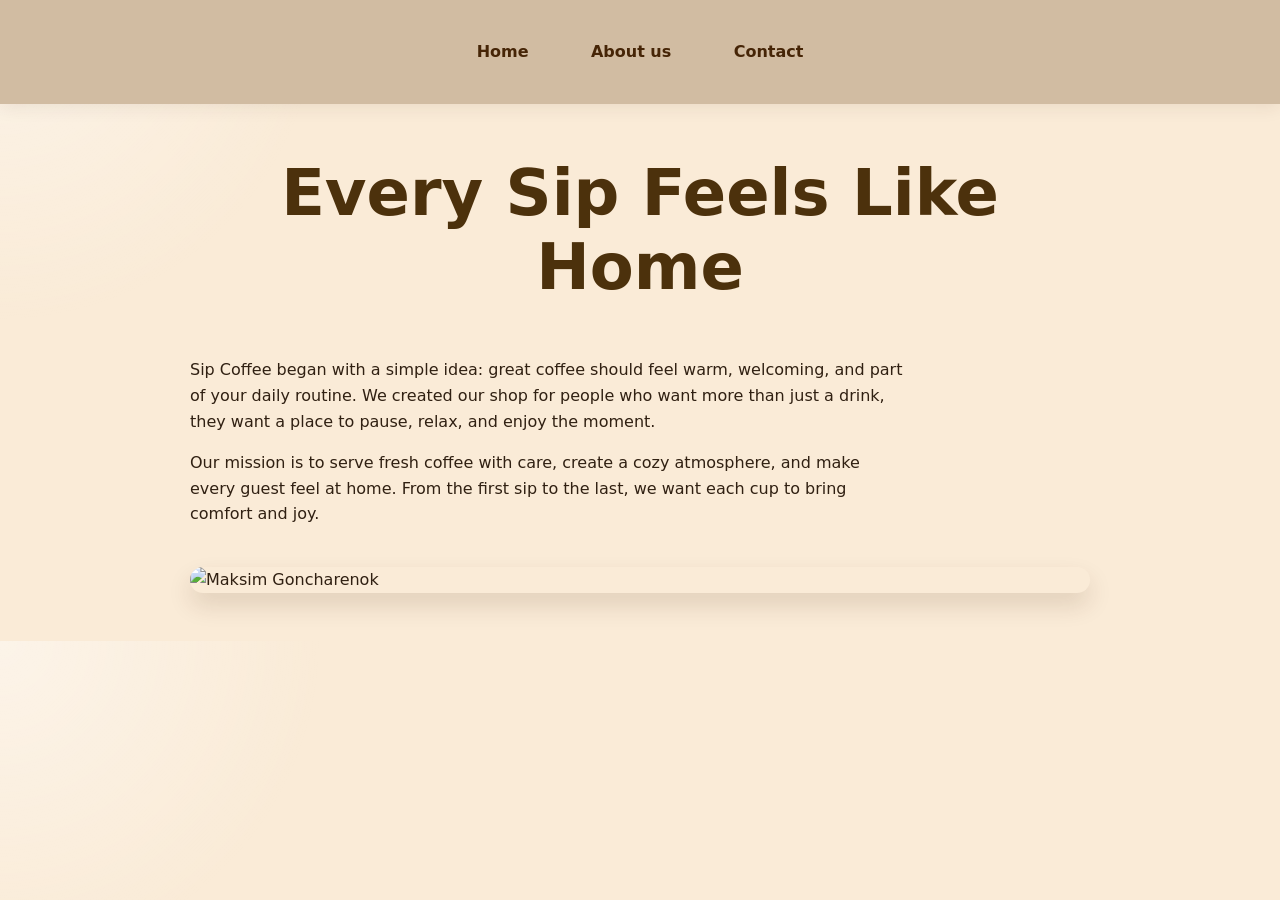
==== about.html @ a19ca2f0 "initial commit" ====
<!DOCTYPE html>
<html lang="en">
<head>
    <meta charset="UTF-8">
    <meta name="viewport" content="width=device-width, initial-scale=1.0">
    <title>About Us</title>
    <link rel="stylesheet" href="style.css">
</head>
<body>
    <header>
        <nav>
    <ul>
    <li><a href="index.html">Home</a></li>
    <li><a href="about.html">About us</a></li>
    <li><a href="contact.html">Contact</a></li>
    </ul>
        </nav>
    </header>

    <main>
        <section>
    <h1>Every Sip Feels Like Home</h1>
    <p>
        Sip Coffee began with a simple idea: great coffee should feel warm, welcoming, and part of your daily routine. We created our shop for people who want more than just a drink, they want a place to pause, relax, and enjoy the moment.
    </p>
    <p>
        Our mission is to serve fresh coffee with care, create a cozy atmosphere, and make every guest feel at home. From the first sip to the last, we want each cup to bring comfort and joy.
    </p>
        </section>

        <figure>
            <img src="https://images.pexels.com/photos/4816437/pexels-photo-4816437.jpeg?_gl=1*160eg11*_ga*NDE1ODU2MzMzLjE3NzY4Njg3ODU.*_ga_8JE65Q40S6*czE3NzY4Njg3ODQkbzEkZzEkdDE3NzY4Njk2NTMkajEyJGwwJGgw" alt="Maksim Goncharenok" width="100%">
        </figure>
    </main>
</body>
</html>
---- style.css ----
:root {
  --color-bg: antiquewhite;
  --color-surface: rgb(209, 188, 162);
  --color-primary: rgb(70, 37, 7);
  --color-primary-hover: rgb(100, 58, 20);
  --color-text: rgb(48, 32, 18);
  --color-heading: rgba(71, 43, 6, 0.973);
  --color-light: aliceblue;

  --radius-sm: 0.5rem;
  --radius-md: 1rem;
  --radius-lg: 1.875rem;

  --shadow-soft: 0 0.75rem 1.5rem rgb(70 37 7 / 0.14);
}

* {
  box-sizing: border-box;
}

body {
  margin: 0;
  background:
    radial-gradient(circle at top left, rgb(255 255 255 / 0.45), transparent 20rem),
    var(--color-bg);
  color: var(--color-text);
  font-family:
    system-ui,
    -apple-system,
    BlinkMacSystemFont,
    "Segoe UI",
    Roboto,
    Arial,
    sans-serif;
  line-height: 1.6;
}

header {
  background-color: var(--color-surface);
  padding: clamp(1rem, 4vw, 2rem);
  text-align: center;
  box-shadow: 0 0.25rem 1rem rgb(70 37 7 / 0.08);
}

header ul {
  list-style-type: none;
  margin: 0;
  padding: 0;

  display: flex;
  justify-content: center;
  align-items: center;
  gap: clamp(0.5rem, 3vw, 2.5rem);
  flex-wrap: wrap;
}

nav a {
  display: inline-block;
  padding: 0.45rem 0.75rem;
  border-radius: 999px;
  color: var(--color-primary);
  text-decoration: none;
  font-weight: 700;
  transition:
    color 160ms ease,
    background-color 160ms ease;
}

nav a:hover,
nav a:focus-visible {
  color: white;
  background-color: var(--color-primary);
}

main {
  width: min(100% - 2rem, 900px);
  margin: clamp(1.5rem, 5vw, 3rem) auto;
}

section {
  margin-bottom: clamp(1.5rem, 4vw, 2.5rem);
}

h1,
h2 {
  color: var(--color-heading);
  text-align: center;
  line-height: 1.15;
}

h1 {
  font-size: clamp(2rem, 6vw, 4rem);
}

h2 {
  font-size: clamp(1.5rem, 4vw, 2.25rem);
}

p {
  max-width: 70ch;
}

figure {
  margin: 0;
}

figure img {
  width: 100%;
  display: block;
  border-radius: var(--radius-lg);
  box-shadow: var(--shadow-soft);
}

form {
  background-color: var(--color-surface);
  border-radius: var(--radius-md);
  padding: clamp(1rem, 4vw, 1.5rem);
  box-shadow: var(--shadow-soft);
}

form p {
  margin-block: 0 1rem;
}

label {
  display: block;
  font-weight: 700;
  color: var(--color-primary);
}

input,
textarea {
  width: 100%;
  margin-top: 0.35rem;
  border-radius: var(--radius-sm);
  border: 1px solid rgb(70 37 7 / 0.45);
  padding: 0.75rem;
  font: inherit;
  background-color: rgb(255 250 243);
}

input:focus,
textarea:focus {
  outline: none;
  border-color: var(--color-primary);
  box-shadow: 0 0 0 3px rgb(70 37 7 / 0.18);
}

textarea {
  min-height: 120px;
  resize: vertical;
}

button {
  display: inline-block;
  padding: 0.75rem 2.5rem;
  border-radius: 999px;
  border: 1px solid var(--color-primary);
  background-color: var(--color-primary);
  color: white;
  font: inherit;
  font-weight: 700;
  cursor: pointer;
  transition:
    background-color 160ms ease,
    transform 160ms ease;
}

button:hover,
button:focus-visible {
  background-color: var(--color-primary-hover);
  transform: translateY(-1px);
}

address {
  font-style: normal;
}

address a {
  color: var(--color-primary);
  text-decoration: none;
  font-weight: 700;
}

address a:hover,
address a:focus-visible {
  text-decoration: underline;
}

footer {
  text-align: center;
  padding: 1.5rem;
  color: var(--color-primary);
}

@media (max-width: 500px) {
  header ul {
    flex-direction: column;
    gap: 0.35rem;
  }

  nav a {
    padding: 0.65rem 1rem;
  }

  button {
    width: 100%;
  }
}
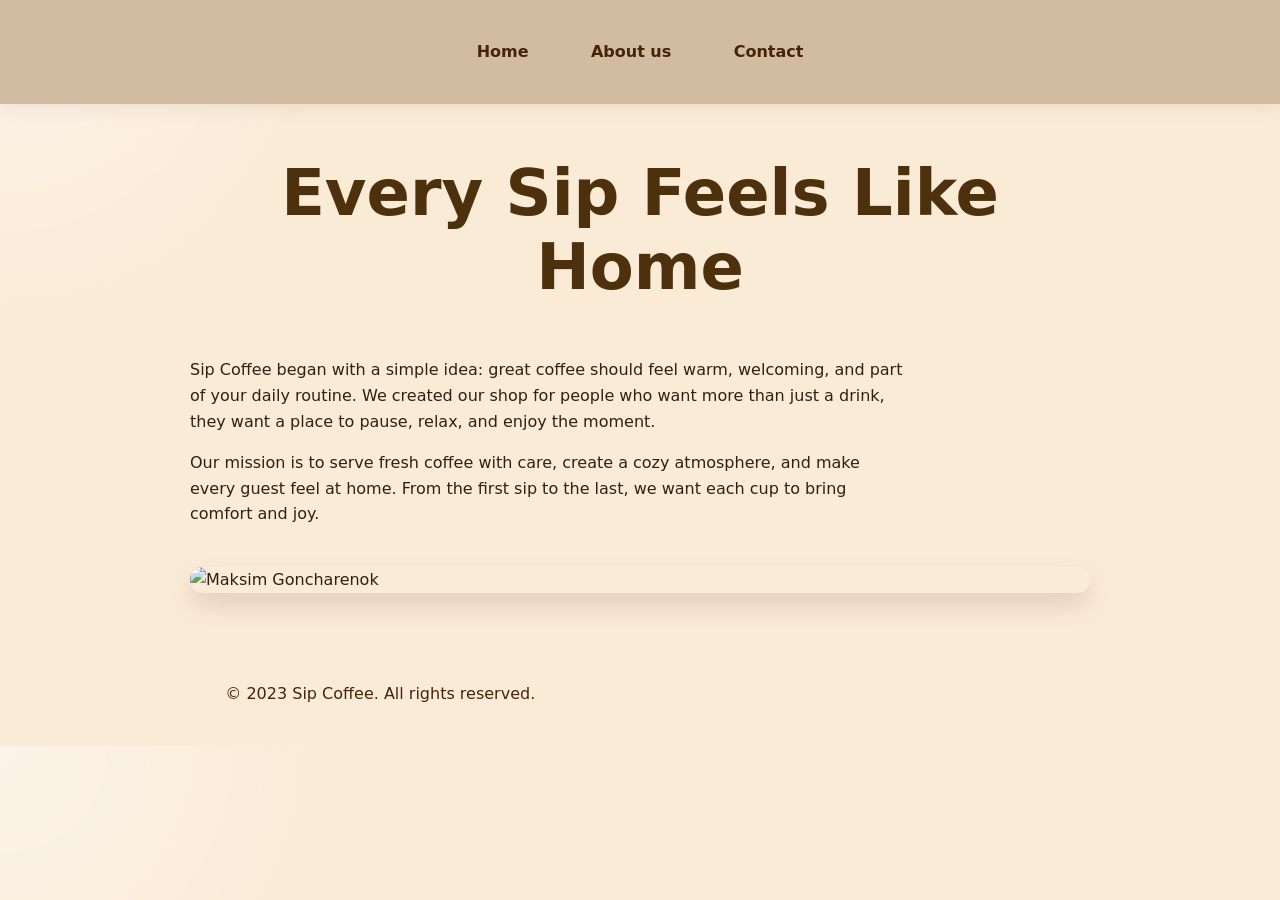
==== commit 185fe732: "new footer added" ====
--- a/about.html
+++ b/about.html
@@ -1,36 +1,46 @@
 <!DOCTYPE html>
 <html lang="en">
+
 <head>
     <meta charset="UTF-8">
     <meta name="viewport" content="width=device-width, initial-scale=1.0">
     <title>About Us</title>
     <link rel="stylesheet" href="style.css">
 </head>
+
 <body>
     <header>
         <nav>
-    <ul>
-    <li><a href="index.html">Home</a></li>
-    <li><a href="about.html">About us</a></li>
-    <li><a href="contact.html">Contact</a></li>
-    </ul>
+            <ul>
+                <li><a href="index.html">Home</a></li>
+                <li><a href="about.html">About us</a></li>
+                <li><a href="contact.html">Contact</a></li>
+            </ul>
         </nav>
     </header>
 
     <main>
         <section>
-    <h1>Every Sip Feels Like Home</h1>
-    <p>
-        Sip Coffee began with a simple idea: great coffee should feel warm, welcoming, and part of your daily routine. We created our shop for people who want more than just a drink, they want a place to pause, relax, and enjoy the moment.
-    </p>
-    <p>
-        Our mission is to serve fresh coffee with care, create a cozy atmosphere, and make every guest feel at home. From the first sip to the last, we want each cup to bring comfort and joy.
-    </p>
+            <h1>Every Sip Feels Like Home</h1>
+            <p>
+                Sip Coffee began with a simple idea: great coffee should feel warm, welcoming, and part of your daily
+                routine. We created our shop for people who want more than just a drink, they want a place to pause,
+                relax, and enjoy the moment.
+            </p>
+            <p>
+                Our mission is to serve fresh coffee with care, create a cozy atmosphere, and make every guest feel at
+                home. From the first sip to the last, we want each cup to bring comfort and joy.
+            </p>
         </section>
 
         <figure>
-            <img src="https://images.pexels.com/photos/4816437/pexels-photo-4816437.jpeg?_gl=1*160eg11*_ga*NDE1ODU2MzMzLjE3NzY4Njg3ODU.*_ga_8JE65Q40S6*czE3NzY4Njg3ODQkbzEkZzEkdDE3NzY4Njk2NTMkajEyJGwwJGgw" alt="Maksim Goncharenok" width="100%">
+            <img src="https://images.pexels.com/photos/4816437/pexels-photo-4816437.jpeg?_gl=1*160eg11*_ga*NDE1ODU2MzMzLjE3NzY4Njg3ODU.*_ga_8JE65Q40S6*czE3NzY4Njg3ODQkbzEkZzEkdDE3NzY4Njk2NTMkajEyJGwwJGgw"
+                alt="Maksim Goncharenok" width="100%">
         </figure>
     </main>
+    <footer>
+        <p>&copy; 2023 Sip Coffee. All rights reserved.</p>
+    </footer>
 </body>
+
 </html>
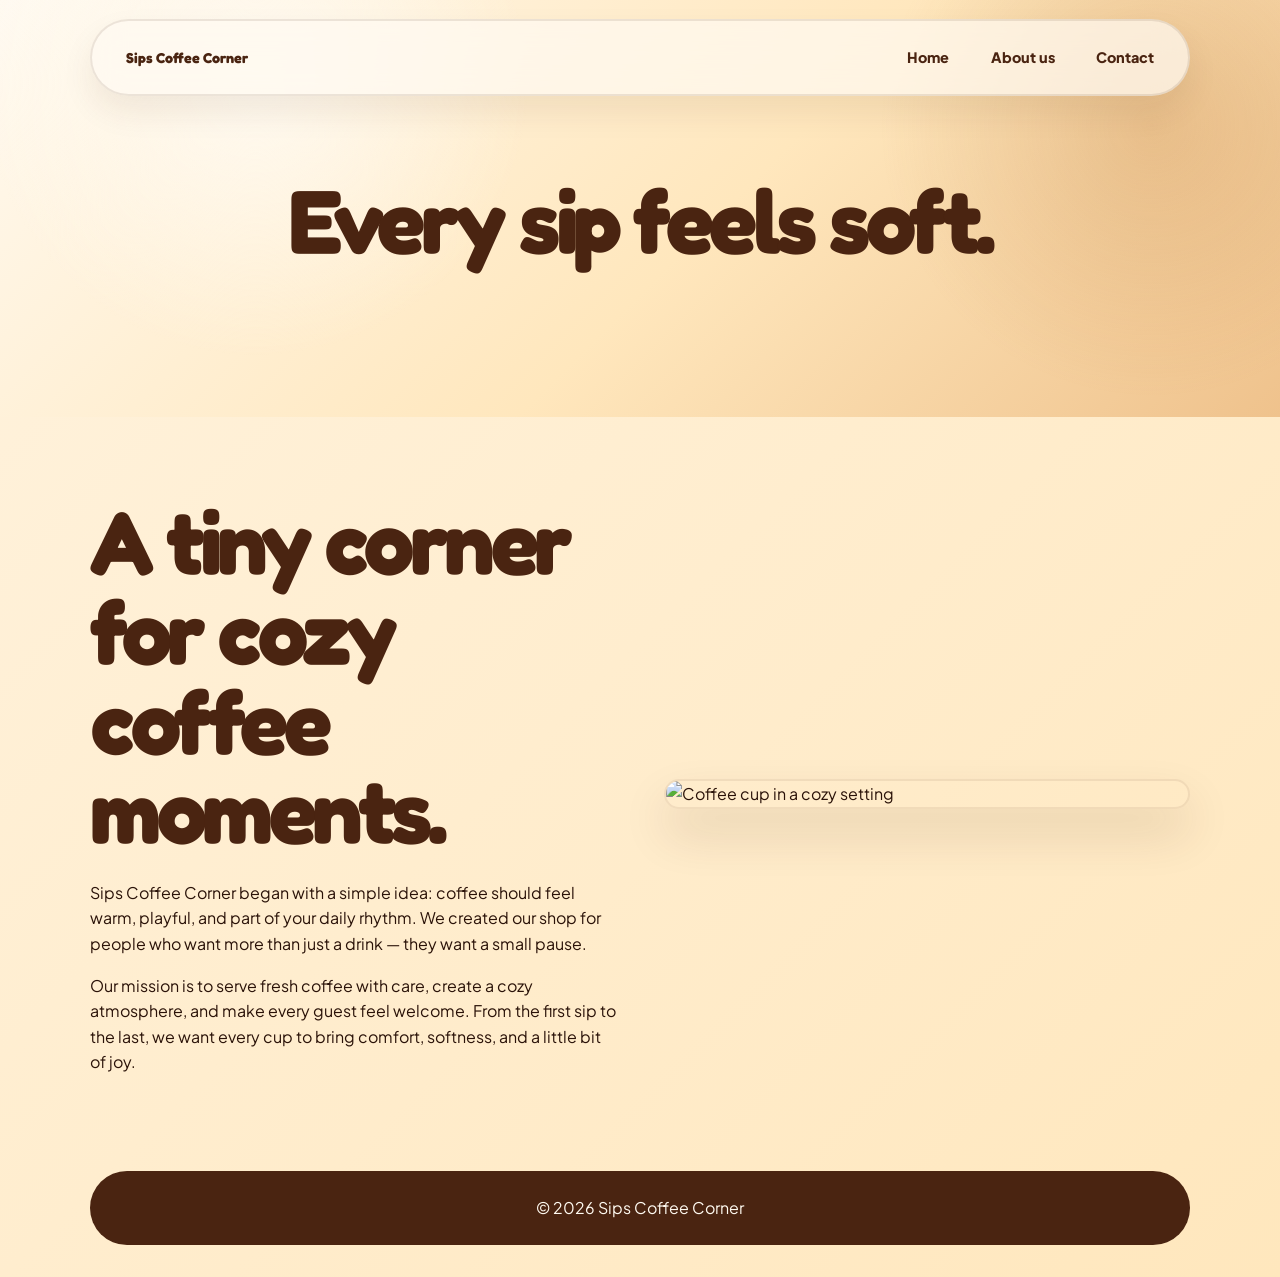
==== commit 90c937ad: "Overall rework" ====
--- a/about.html
+++ b/about.html
@@ -1,46 +1,62 @@
 <!DOCTYPE html>
 <html lang="en">
+<head>
+  <meta charset="UTF-8">
+  <meta name="viewport" content="width=device-width, initial-scale=1.0">
+  <title>About Us | Sips Coffee Corner</title>
+  <link rel="stylesheet" href="style.css">
 
-<head>
-    <meta charset="UTF-8">
-    <meta name="viewport" content="width=device-width, initial-scale=1.0">
-    <title>About Us</title>
-    <link rel="stylesheet" href="style.css">
+  <link rel="preconnect" href="https://fonts.googleapis.com">
+  <link rel="preconnect" href="https://fonts.gstatic.com" crossorigin>
+  <link href="https://fonts.googleapis.com/css2?family=Fredoka:wght@500;600;700&family=Plus+Jakarta+Sans:wght@400;500;600;700&display=swap" rel="stylesheet">
 </head>
 
 <body>
-    <header>
-        <nav>
-            <ul>
-                <li><a href="index.html">Home</a></li>
-                <li><a href="about.html">About us</a></li>
-                <li><a href="contact.html">Contact</a></li>
-            </ul>
-        </nav>
-    </header>
+  <header class="site-header small-header">
+    <nav class="navbar">
+      <a class="brand" href="index.html">Sips Coffee Corner</a>
 
-    <main>
-        <section>
-            <h1>Every Sip Feels Like Home</h1>
-            <p>
-                Sip Coffee began with a simple idea: great coffee should feel warm, welcoming, and part of your daily
-                routine. We created our shop for people who want more than just a drink, they want a place to pause,
-                relax, and enjoy the moment.
-            </p>
-            <p>
-                Our mission is to serve fresh coffee with care, create a cozy atmosphere, and make every guest feel at
-                home. From the first sip to the last, we want each cup to bring comfort and joy.
-            </p>
-        </section>
+      <ul>
+        <li><a href="index.html">Home</a></li>
+        <li><a href="about.html">About us</a></li>
+        <li><a href="contact.html">Contact</a></li>
+      </ul>
+    </nav>
 
-        <figure>
-            <img src="https://images.pexels.com/photos/4816437/pexels-photo-4816437.jpeg?_gl=1*160eg11*_ga*NDE1ODU2MzMzLjE3NzY4Njg3ODU.*_ga_8JE65Q40S6*czE3NzY4Njg3ODQkbzEkZzEkdDE3NzY4Njk2NTMkajEyJGwwJGgw"
-                alt="Maksim Goncharenok" width="100%">
-        </figure>
-    </main>
-    <footer>
-        <p>&copy; 2023 Sip Coffee. All rights reserved.</p>
-    </footer>
+    <section class="page-title">
+      <h1>Every sip feels soft.</h1>
+    </section>
+  </header>
+
+  <main>
+    <section class="about-section">
+      <div>
+        <h2>A tiny corner for cozy coffee moments.</h2>
+
+        <p>
+          Sips Coffee Corner began with a simple idea: coffee should feel warm,
+          playful, and part of your daily rhythm. We created our shop for people
+          who want more than just a drink — they want a small pause.
+        </p>
+
+        <p>
+          Our mission is to serve fresh coffee with care, create a cozy atmosphere,
+          and make every guest feel welcome. From the first sip to the last, we want
+          every cup to bring comfort, softness, and a little bit of joy.
+        </p>
+      </div>
+
+      <figure>
+        <img
+          src="https://images.pexels.com/photos/4816437/pexels-photo-4816437.jpeg"
+          alt="Coffee cup in a cozy setting"
+        >
+      </figure>
+    </section>
+  </main>
+
+  <footer>
+    <p>© 2026 Sips Coffee Corner</p>
+  </footer>
 </body>
-
 </html>
--- a/style.css
+++ b/style.css
@@ -1,17 +1,18 @@
 :root {
-  --color-bg: antiquewhite;
-  --color-surface: rgb(209, 188, 162);
-  --color-primary: rgb(70, 37, 7);
-  --color-primary-hover: rgb(100, 58, 20);
-  --color-text: rgb(48, 32, 18);
-  --color-heading: rgba(71, 43, 6, 0.973);
-  --color-light: aliceblue;
-
-  --radius-sm: 0.5rem;
-  --radius-md: 1rem;
-  --radius-lg: 1.875rem;
-
-  --shadow-soft: 0 0.75rem 1.5rem rgb(70 37 7 / 0.14);
+  --cream: #fff3df;
+  --vanilla: #ffe7bd;
+  --milk: #fffaf1;
+  --latte: #d9a66f;
+  --caramel: #b97735;
+  --espresso: #4a2411;
+  --cocoa: #6b3518;
+  --dark: #2a1208;
+
+  --radius-small: 0.8rem;
+  --radius-medium: 1.5rem;
+  --radius-large: 2.5rem;
+
+  --shadow-soft: 0 1.5rem 3rem rgb(74 36 17 / 0.14);
 }
 
 * {
@@ -21,83 +22,216 @@
 body {
   margin: 0;
   background:
-    radial-gradient(circle at top left, rgb(255 255 255 / 0.45), transparent 20rem),
-    var(--color-bg);
-  color: var(--color-text);
-  font-family:
-    system-ui,
-    -apple-system,
-    BlinkMacSystemFont,
-    "Segoe UI",
-    Roboto,
-    Arial,
-    sans-serif;
+    radial-gradient(circle at top left, rgb(255 255 255 / 0.65), transparent 18rem),
+    linear-gradient(135deg, var(--cream), var(--vanilla));
+  color: var(--dark);
+  font-family: "Plus Jakarta Sans", system-ui, sans-serif;
   line-height: 1.6;
 }
 
-header {
-  background-color: var(--color-surface);
-  padding: clamp(1rem, 4vw, 2rem);
-  text-align: center;
-  box-shadow: 0 0.25rem 1rem rgb(70 37 7 / 0.08);
-}
-
-header ul {
-  list-style-type: none;
+a {
+  color: inherit;
+}
+
+.site-header {
+  min-height: 100vh;
+  padding: 1.2rem;
+  background:
+    radial-gradient(circle at 20% 20%, rgb(255 250 241 / 0.9), transparent 17rem),
+    radial-gradient(circle at 90% 30%, rgb(185 119 53 / 0.25), transparent 17rem),
+    linear-gradient(135deg, #fffaf1, #ffe7bd 55%, #efc28c);
+}
+
+.small-header {
+  min-height: auto;
+  padding-bottom: 5rem;
+}
+
+.navbar {
+  max-width: 1100px;
+  margin: 0 auto;
+  padding: 1rem 1.2rem;
+  display: flex;
+  align-items: center;
+  justify-content: space-between;
+  background: rgb(255 250 241 / 0.72);
+  border: 2px solid rgb(74 36 17 / 0.1);
+  border-radius: 999px;
+  backdrop-filter: blur(16px);
+  box-shadow: 0 1rem 2rem rgb(74 36 17 / 0.08);
+}
+
+.brand {
+  font-family: "Fredoka", sans-serif;
+  font-weight: 700;
+  color: var(--espresso);
+  text-decoration: none;
+}
+
+.brand-logo {
+  width: 155px;
+  height: 52px;
+  overflow: hidden;
+  display: flex;
+  align-items: center;
+  justify-content: flex-start;
+  flex-shrink: 0;
+}
+
+
+.brand-logo img {
+  width: 155px;
+  height: 52px;
+  display: block;
+  transform: scale(1.25);
+  transform-origin: center;
+  align-self: center;
+}
+
+nav ul {
+  list-style: none;
+  display: flex;
+  gap: 0.8rem;
   margin: 0;
   padding: 0;
-
-  display: flex;
-  justify-content: center;
-  align-items: center;
-  gap: clamp(0.5rem, 3vw, 2.5rem);
   flex-wrap: wrap;
 }
 
 nav a {
   display: inline-block;
-  padding: 0.45rem 0.75rem;
+  padding: 0.55rem 0.9rem;
   border-radius: 999px;
-  color: var(--color-primary);
+  color: var(--espresso);
   text-decoration: none;
-  font-weight: 700;
-  transition:
-    color 160ms ease,
-    background-color 160ms ease;
+  font-weight: 800;
+  font-size: 0.9rem;
+  transition: 180ms ease;
 }
 
 nav a:hover,
 nav a:focus-visible {
-  color: white;
-  background-color: var(--color-primary);
+  background: var(--espresso);
+  color: var(--milk);
+}
+
+.hero,
+.page-title {
+  max-width: 1000px;
+  margin: 0 auto;
+  padding: clamp(3rem, 7vw, 5.5rem) 1rem 3rem;
+  text-align: center;
+}
+
+.page-title {
+  padding-top: 5rem;
+}
+
+
+.logo-subtitle {
+  margin: 1.5rem 0 0;
+  color: var(--espresso);
+  font-weight: 900;
+  text-transform: uppercase;
+  letter-spacing: 0.35em;
+  font-size: clamp(1rem, 2vw, 1.6rem);
+}
+
+.hero-text {
+  max-width: 620px;
+  margin: 2rem auto 0;
+  font-size: clamp(1.1rem, 2vw, 1.35rem);
+  color: rgb(42 18 8 / 0.76);
+}
+
+.hero-logo {
+  display: block;
+  width: min(85vw, 620px);
+  height: auto;
+  margin: 0 auto 1.5rem;
+  filter: drop-shadow(0 1rem 1.8rem rgb(74 36 17 / 0.18));
+}
+
+.hero h1 {
+  max-width: 850px;
+  margin: 0 auto;
+  font-family: "Fredoka", sans-serif;
+  font-size: clamp(3.8rem, 10vw, 8.5rem);
+  line-height: 0.88;
+  letter-spacing: -0.06em;
+  color: #fff1d2;
+  -webkit-text-stroke: 5px var(--espresso);
+  paint-order: stroke fill;
+  text-shadow:
+    0 6px 0 var(--caramel),
+    0 12px 0 var(--cocoa),
+    0 24px 42px rgb(74 36 17 / 0.24);
+}
+
+.button,
+button {
+  display: inline-block;
+  margin-top: 2rem;
+  padding: 0.9rem 1.5rem;
+  border: 2px solid var(--espresso);
+  border-radius: 999px;
+  background: var(--espresso);
+  color: var(--milk);
+  text-decoration: none;
+  font: inherit;
+  font-weight: 900;
+  cursor: pointer;
+  box-shadow: 0 1rem 2rem rgb(74 36 17 / 0.18);
+  transition: 180ms ease;
+}
+
+.button:hover,
+button:hover,
+.button:focus-visible,
+button:focus-visible {
+  background: var(--cocoa);
+  transform: translateY(-3px);
 }
 
 main {
-  width: min(100% - 2rem, 900px);
-  margin: clamp(1.5rem, 5vw, 3rem) auto;
+  width: min(100% - 2rem, 1100px);
+  margin: 5rem auto;
+}
+
+.intro-section,
+.about-section,
+.contact-layout {
+  display: grid;
+  grid-template-columns: 1fr 1fr;
+  gap: 3rem;
+  align-items: center;
 }
 
 section {
-  margin-bottom: clamp(1.5rem, 4vw, 2.5rem);
+  margin-bottom: 5rem;
 }
 
 h1,
+h2,
+h3 {
+  font-family: "Fredoka", sans-serif;
+  color: var(--espresso);
+  line-height: 1;
+}
+
+.page-title h1,
 h2 {
-  color: var(--color-heading);
-  text-align: center;
-  line-height: 1.15;
-}
-
-h1 {
-  font-size: clamp(2rem, 6vw, 4rem);
-}
-
-h2 {
-  font-size: clamp(1.5rem, 4vw, 2.25rem);
+  margin: 0 0 1.5rem;
+  font-size: clamp(2.8rem, 7vw, 5.8rem);
+  letter-spacing: -0.05em;
+}
+
+h3 {
+  margin: 0 0 0.5rem;
+  font-size: 1.6rem;
 }
 
 p {
-  max-width: 70ch;
+  max-width: 68ch;
 }
 
 figure {
@@ -107,103 +241,187 @@
 figure img {
   width: 100%;
   display: block;
-  border-radius: var(--radius-lg);
+  border-radius: var(--radius-large);
   box-shadow: var(--shadow-soft);
-}
-
-form {
-  background-color: var(--color-surface);
-  border-radius: var(--radius-md);
-  padding: clamp(1rem, 4vw, 1.5rem);
+  border: 2px solid rgb(74 36 17 / 0.08);
+}
+
+.menu-preview {
+  display: flex;
+  gap: 1rem;
+  overflow-x: auto;
+  padding: 0.5rem 0 1.5rem;
+  scroll-snap-type: x mandatory;
+  scrollbar-width: thin;
+}
+
+.menu-preview article {
+  flex: 0 0 240px;
+  scroll-snap-align: start;
+  overflow: hidden;
+  background: rgb(255 250 241 / 0.78);
+  border: 2px solid rgb(74 36 17 / 0.1);
+  border-radius: 1.8rem;
+  padding: 1rem;
+  box-shadow: 0 1rem 2rem rgb(74 36 17 / 0.1);
+  transition: 180ms ease;
+}
+
+.menu-preview article,
+.form-card,
+address {
+  background: rgb(255 250 241 / 0.78);
+  border: 2px solid rgb(74 36 17 / 0.1);
+  border-radius: var(--radius-large);
+  padding: 2rem;
   box-shadow: var(--shadow-soft);
 }
 
+.menu-preview article:hover {
+  transform: translateY(-5px) rotate(-1deg);
+}
+
+.menu-preview article:hover {
+  transform: translateY(-6px) rotate(-1deg);
+}
+
+.menu-preview article img {
+  width: 100%;
+  aspect-ratio: 1 / 1;
+  object-fit: cover;
+  display: block;
+  border-radius: 1.2rem;
+  margin-bottom: 1rem;
+  border: 2px solid rgb(74 36 17 / 0.08);
+}
+
+.menu-preview article h3 {
+  font-size: 1.25rem;
+  margin-bottom: 0.35rem;
+}
+
+.menu-preview article p {
+  margin: 0;
+  font-size: 0.9rem;
+  line-height: 1.45;
+}
+
+.form-card h2 {
+  font-size: clamp(2.2rem, 5vw, 4rem);
+}
+
 form p {
-  margin-block: 0 1rem;
+  margin: 0 0 1.2rem;
 }
 
 label {
   display: block;
-  font-weight: 700;
-  color: var(--color-primary);
+  margin-bottom: 0.4rem;
+  color: var(--espresso);
+  font-weight: 900;
 }
 
 input,
 textarea {
   width: 100%;
-  margin-top: 0.35rem;
-  border-radius: var(--radius-sm);
-  border: 1px solid rgb(70 37 7 / 0.45);
-  padding: 0.75rem;
+  border: 2px solid rgb(74 36 17 / 0.18);
+  border-radius: var(--radius-small);
+  padding: 0.85rem;
+  background: var(--milk);
+  color: var(--dark);
   font: inherit;
-  background-color: rgb(255 250 243);
 }
 
 input:focus,
 textarea:focus {
   outline: none;
-  border-color: var(--color-primary);
-  box-shadow: 0 0 0 3px rgb(70 37 7 / 0.18);
+  border-color: var(--caramel);
+  box-shadow: 0 0 0 4px rgb(185 119 53 / 0.18);
 }
 
 textarea {
-  min-height: 120px;
+  min-height: 130px;
   resize: vertical;
 }
 
-button {
-  display: inline-block;
-  padding: 0.75rem 2.5rem;
-  border-radius: 999px;
-  border: 1px solid var(--color-primary);
-  background-color: var(--color-primary);
-  color: white;
-  font: inherit;
-  font-weight: 700;
-  cursor: pointer;
-  transition:
-    background-color 160ms ease,
-    transform 160ms ease;
-}
-
-button:hover,
-button:focus-visible {
-  background-color: var(--color-primary-hover);
-  transform: translateY(-1px);
-}
-
 address {
+  width: fit-content;
+  margin: 2rem auto 0;
   font-style: normal;
 }
 
+address p {
+  margin: 0;
+}
+
 address a {
-  color: var(--color-primary);
+  color: var(--espresso);
+  font-weight: 800;
   text-decoration: none;
-  font-weight: 700;
-}
-
-address a:hover,
-address a:focus-visible {
+}
+
+address a:hover {
   text-decoration: underline;
 }
 
 footer {
+  width: min(100% - 2rem, 1100px);
+  margin: 0 auto 2rem;
+  padding: 1.5rem;
   text-align: center;
-  padding: 1.5rem;
-  color: var(--color-primary);
+  color: var(--milk);
+  background: var(--espresso);
+  border-radius: var(--radius-large);
+}
+
+footer p {
+  margin: 0 auto;
+}
+
+@media (max-width: 800px) {
+  .navbar {
+    flex-direction: column;
+    gap: 0.8rem;
+    border-radius: 1.5rem;
+  }
+
+  .hero,
+  .page-title {
+    padding-top: 1.25rem;
+  }
+
+  .sips-logo {
+    -webkit-text-stroke: 6px var(--espresso);
+    text-shadow:
+      0 5px 0 var(--caramel),
+      0 9px 0 var(--cocoa),
+      0 20px 34px rgb(74 36 17 / 0.25);
+  }
+
+  .intro-section,
+  .about-section,
+  .contact-layout {
+    grid-template-columns: 1fr;
+  }
 }
 
 @media (max-width: 500px) {
-  header ul {
-    flex-direction: column;
-    gap: 0.35rem;
+  nav ul {
+    justify-content: center;
   }
 
   nav a {
-    padding: 0.65rem 1rem;
-  }
-
-  button {
+    font-size: 0.8rem;
+    padding: 0.5rem 0.7rem;
+  }
+
+  .logo-subtitle {
+    letter-spacing: 0.18em;
+  }
+
+  button,
+  .button {
     width: 100%;
+    text-align: center;
   }
 }
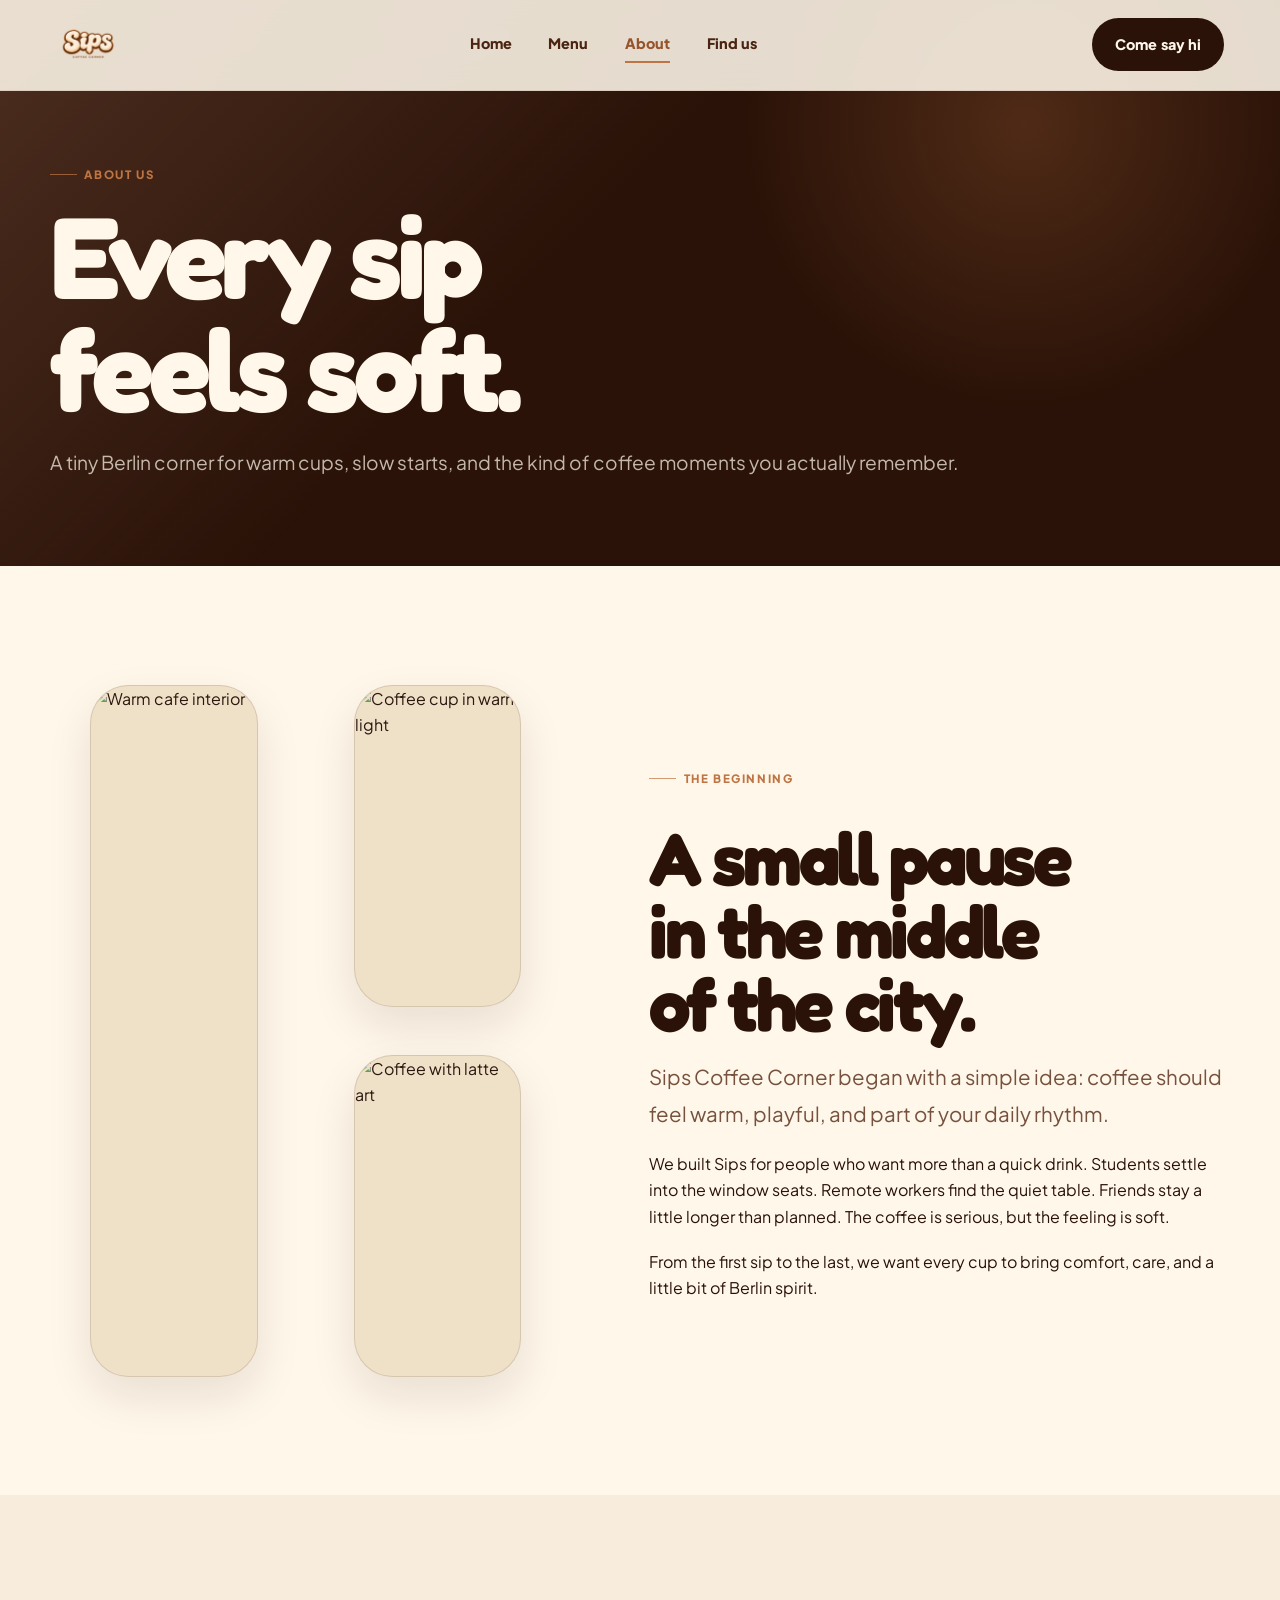
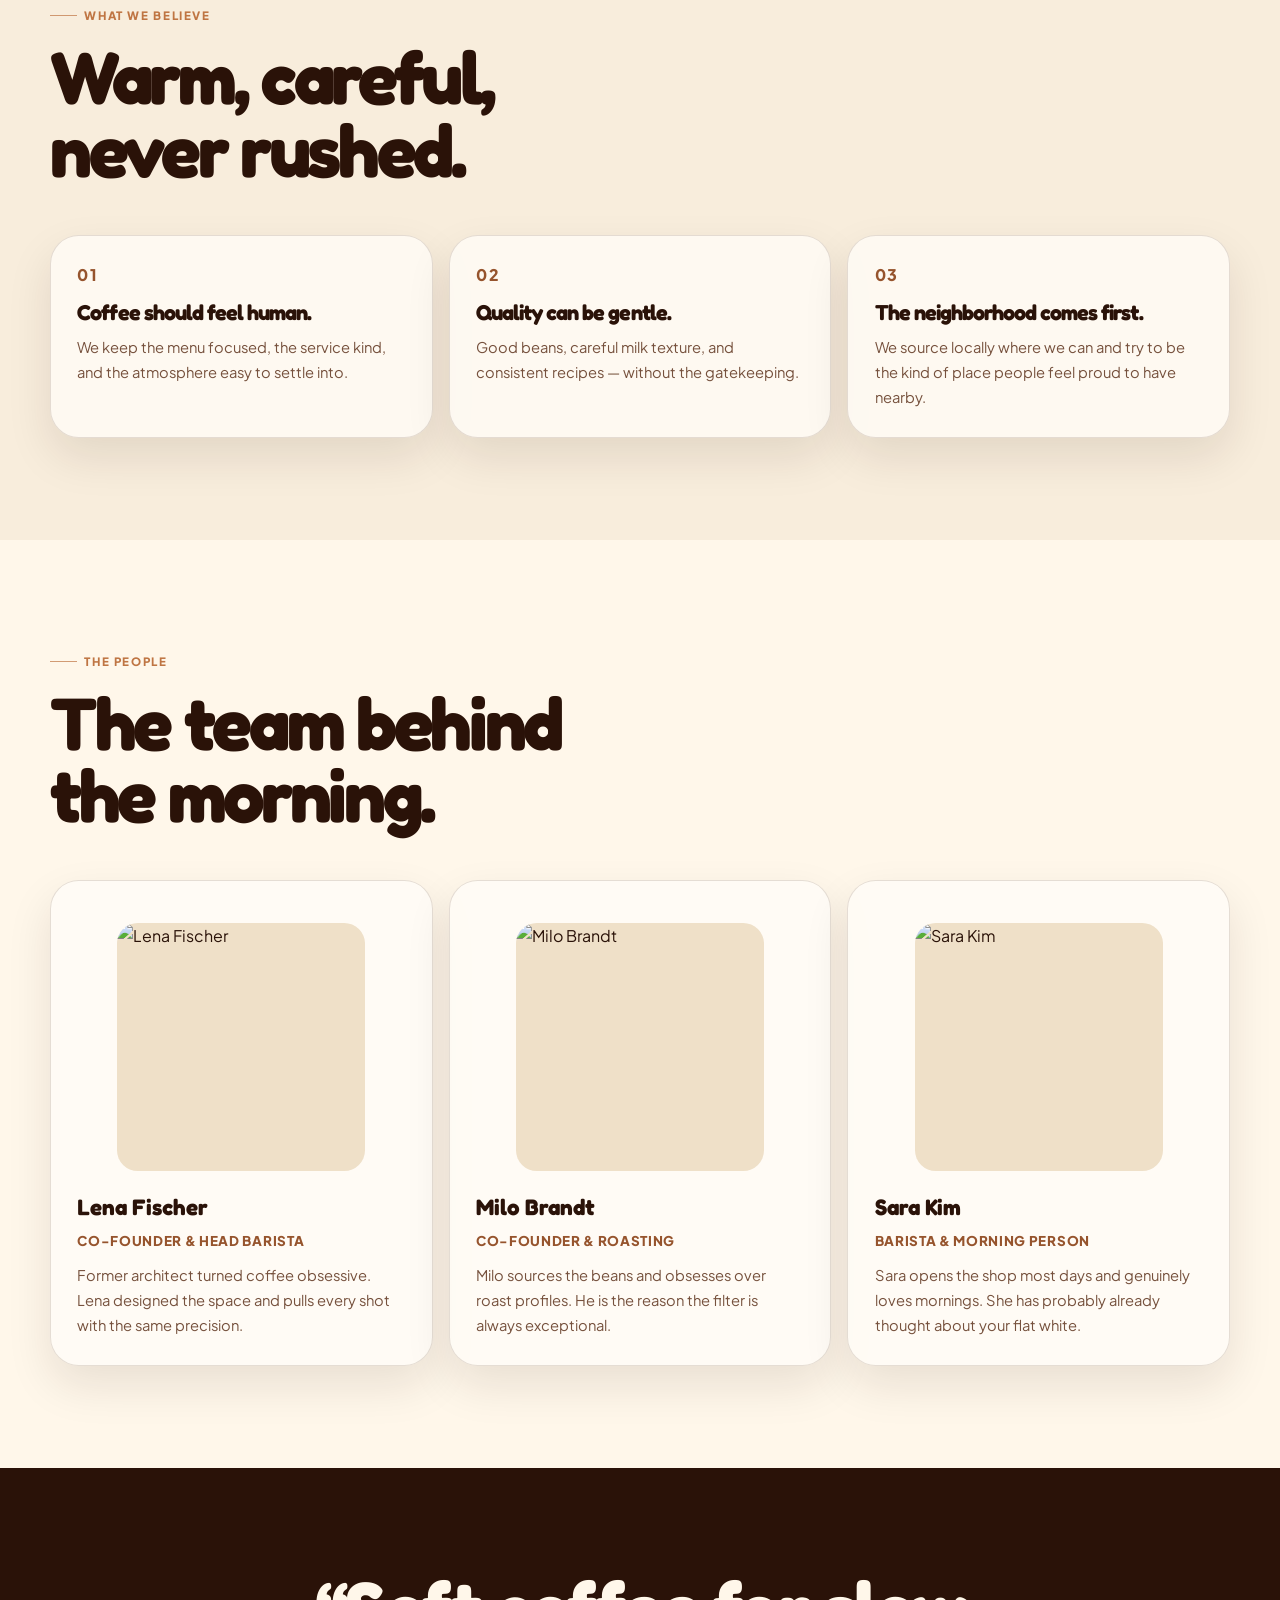
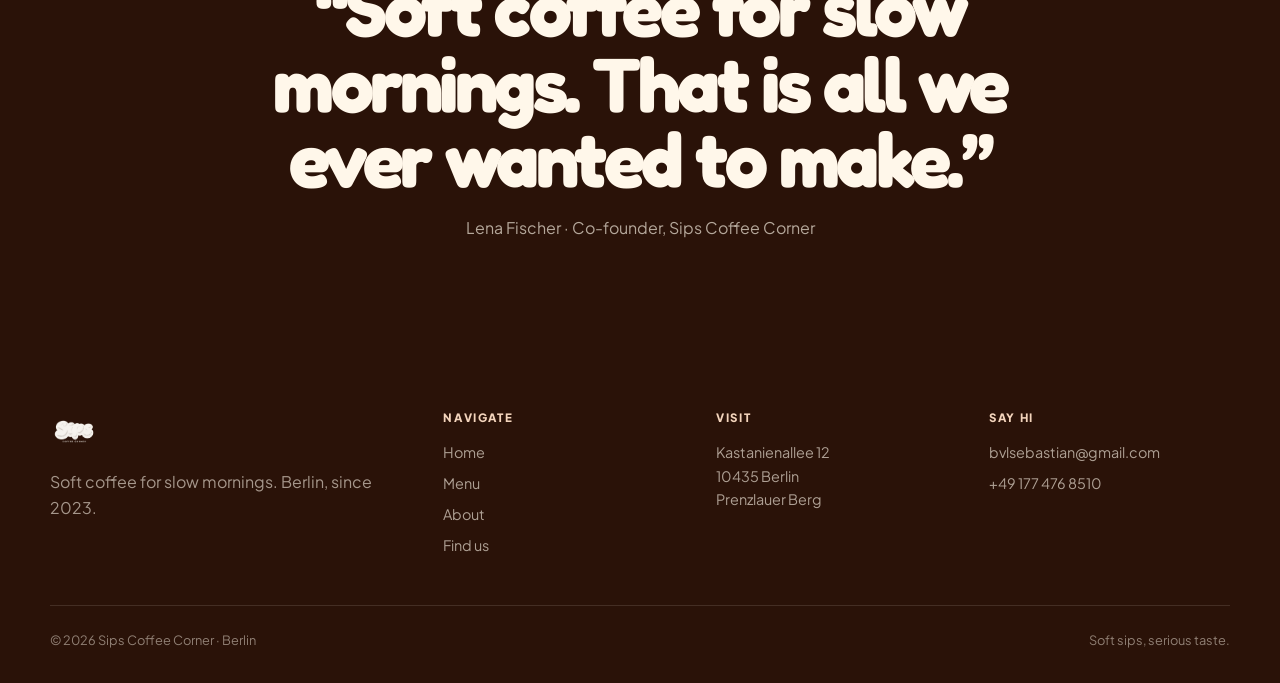
==== commit 469cde68: "Overall refinement" ====
--- a/about.html
+++ b/about.html
@@ -3,60 +3,165 @@
 <head>
   <meta charset="UTF-8">
   <meta name="viewport" content="width=device-width, initial-scale=1.0">
-  <title>About Us | Sips Coffee Corner</title>
+  <meta name="description" content="Learn the story behind Sips Coffee Corner, a cozy Berlin neighborhood cafe built around slow mornings and careful coffee.">
+  <title>About | Sips Coffee Corner</title>
   <link rel="stylesheet" href="style.css">
+</head>
+<body>
+  <a class="skip-link" href="#main">Skip to content</a>
 
-  <link rel="preconnect" href="https://fonts.googleapis.com">
-  <link rel="preconnect" href="https://fonts.gstatic.com" crossorigin>
-  <link href="https://fonts.googleapis.com/css2?family=Fredoka:wght@500;600;700&family=Plus+Jakarta+Sans:wght@400;500;600;700&display=swap" rel="stylesheet">
-</head>
-
-<body>
-  <header class="site-header small-header">
-    <nav class="navbar">
-      <a class="brand" href="index.html">Sips Coffee Corner</a>
-
-      <ul>
+  <header>
+    <nav class="nav" data-nav aria-label="Main navigation">
+      <a class="nav-logo" href="index.html" aria-label="Sips Coffee Corner home">
+        <span class="nav-logo-mark"><img src="Sip Logo.png" alt="" width="56" height="56"></span>
+        <span class="nav-logo-text">Sips Coffee Corner</span>
+      </a>
+      <ul class="nav-links">
         <li><a href="index.html">Home</a></li>
-        <li><a href="about.html">About us</a></li>
-        <li><a href="contact.html">Contact</a></li>
+        <li><a href="menu.html">Menu</a></li>
+        <li><a class="active" aria-current="page" href="about.html">About</a></li>
+        <li><a href="contact.html">Find us</a></li>
       </ul>
+      <div class="nav-right">
+        <a class="btn btn-dark nav-cta" href="contact.html">Come say hi</a>
+        <button class="nav-toggle" type="button" aria-label="Open menu" aria-expanded="false" data-nav-toggle><span></span></button>
+      </div>
     </nav>
-
-    <section class="page-title">
-      <h1>Every sip feels soft.</h1>
-    </section>
+    <div class="mobile-panel" data-mobile-panel>
+      <nav aria-label="Mobile navigation">
+        <a href="index.html">Home</a>
+        <a href="menu.html">Menu</a>
+        <a href="about.html">About</a>
+        <a href="contact.html">Find us</a>
+        <a class="btn btn-primary" href="contact.html">Come say hi</a>
+      </nav>
+    </div>
   </header>
 
-  <main>
-    <section class="about-section">
-      <div>
-        <h2>A tiny corner for cozy coffee moments.</h2>
+  <main id="main">
+    <section class="page-hero">
+      <div class="container">
+        <span class="eyebrow">About us</span>
+        <h1>Every sip<br>feels soft.</h1>
+        <p>A tiny Berlin corner for warm cups, slow starts, and the kind of coffee moments you actually remember.</p>
+      </div>
+    </section>
 
-        <p>
-          Sips Coffee Corner began with a simple idea: coffee should feel warm,
-          playful, and part of your daily rhythm. We created our shop for people
-          who want more than just a drink — they want a small pause.
-        </p>
+    <section class="section">
+      <div class="container split reverse">
+        <div class="story-grid reveal">
+          <figure class="image-card"><img src="https://images.pexels.com/photos/20011903/pexels-photo-20011903.jpeg?auto=compress&cs=tinysrgb&w=900" alt="Warm cafe interior" loading="lazy"></figure>
+          <figure class="image-card"><img src="https://images.pexels.com/photos/4816437/pexels-photo-4816437.jpeg?auto=compress&cs=tinysrgb&w=650" alt="Coffee cup in warm light" loading="lazy"></figure>
+          <figure class="image-card"><img src="https://images.pexels.com/photos/302899/pexels-photo-302899.jpeg?auto=compress&cs=tinysrgb&w=650" alt="Coffee with latte art" loading="lazy"></figure>
+        </div>
+        <div class="copy-stack reveal">
+          <span class="eyebrow">The beginning</span>
+          <h2>A small pause in the middle of the city.</h2>
+          <p class="lead">Sips Coffee Corner began with a simple idea: coffee should feel warm, playful, and part of your daily rhythm.</p>
+          <p>We built Sips for people who want more than a quick drink. Students settle into the window seats. Remote workers find the quiet table. Friends stay a little longer than planned. The coffee is serious, but the feeling is soft.</p>
+          <p>From the first sip to the last, we want every cup to bring comfort, care, and a little bit of Berlin spirit.</p>
+        </div>
+      </div>
+    </section>
 
-        <p>
-          Our mission is to serve fresh coffee with care, create a cozy atmosphere,
-          and make every guest feel welcome. From the first sip to the last, we want
-          every cup to bring comfort, softness, and a little bit of joy.
-        </p>
+    <section class="section section-soft">
+      <div class="container">
+        <div class="section-heading reveal">
+          <div>
+            <span class="eyebrow">What we believe</span>
+            <h2>Warm, careful,<br>never rushed.</h2>
+          </div>
+        </div>
+        <div class="values-grid">
+          <article class="card value-card reveal">
+            <div class="value-num">01</div>
+            <h3 class="value-title">Coffee should feel human.</h3>
+            <p class="value-desc">We keep the menu focused, the service kind, and the atmosphere easy to settle into.</p>
+          </article>
+          <article class="card value-card reveal">
+            <div class="value-num">02</div>
+            <h3 class="value-title">Quality can be gentle.</h3>
+            <p class="value-desc">Good beans, careful milk texture, and consistent recipes — without the gatekeeping.</p>
+          </article>
+          <article class="card value-card reveal">
+            <div class="value-num">03</div>
+            <h3 class="value-title">The neighborhood comes first.</h3>
+            <p class="value-desc">We source locally where we can and try to be the kind of place people feel proud to have nearby.</p>
+          </article>
+        </div>
       </div>
+    </section>
 
-      <figure>
-        <img
-          src="https://images.pexels.com/photos/4816437/pexels-photo-4816437.jpeg"
-          alt="Coffee cup in a cozy setting"
-        >
-      </figure>
+    <section class="section">
+      <div class="container">
+        <div class="section-heading reveal">
+          <div>
+            <span class="eyebrow">The people</span>
+            <h2>The team behind<br>the morning.</h2>
+          </div>
+        </div>
+        <div class="team-grid">
+          <article class="card team-card reveal">
+            <figure class="team-photo"><img src="https://images.pexels.com/photos/774909/pexels-photo-774909.jpeg?auto=compress&cs=tinysrgb&w=700" alt="Lena Fischer" loading="lazy"></figure>
+            <div class="team-name">Lena Fischer</div>
+            <div class="team-role">Co-founder & Head Barista</div>
+            <p class="team-bio">Former architect turned coffee obsessive. Lena designed the space and pulls every shot with the same precision.</p>
+          </article>
+          <article class="card team-card reveal">
+            <figure class="team-photo"><img src="https://images.pexels.com/photos/2379005/pexels-photo-2379005.jpeg?auto=compress&cs=tinysrgb&w=700" alt="Milo Brandt" loading="lazy"></figure>
+            <div class="team-name">Milo Brandt</div>
+            <div class="team-role">Co-founder & Roasting</div>
+            <p class="team-bio">Milo sources the beans and obsesses over roast profiles. He is the reason the filter is always exceptional.</p>
+          </article>
+          <article class="card team-card reveal">
+            <figure class="team-photo"><img src="https://images.pexels.com/photos/1181686/pexels-photo-1181686.jpeg?auto=compress&cs=tinysrgb&w=700" alt="Sara Kim" loading="lazy"></figure>
+            <div class="team-name">Sara Kim</div>
+            <div class="team-role">Barista & Morning Person</div>
+            <p class="team-bio">Sara opens the shop most days and genuinely loves mornings. She has probably already thought about your flat white.</p>
+          </article>
+        </div>
+      </div>
+    </section>
+
+    <section class="section section-dark philosophy">
+      <div class="container reveal">
+        <div class="philosophy-quote">“Soft coffee for slow mornings. That is all we ever wanted to make.”</div>
+        <div class="philosophy-attr">Lena Fischer · Co-founder, Sips Coffee Corner</div>
+      </div>
     </section>
   </main>
 
-  <footer>
-    <p>© 2026 Sips Coffee Corner</p>
+  <footer class="footer">
+    <div class="container">
+      <div class="footer-grid">
+        <div>
+          <img class="footer-logo" src="Sip Logo.png" alt="Sips Coffee Corner logo" width="48" height="48">
+          <p class="footer-tagline">Soft coffee for slow mornings. Berlin, since 2023.</p>
+        </div>
+        <div>
+          <div class="footer-heading">Navigate</div>
+          <a class="footer-link" href="index.html">Home</a>
+          <a class="footer-link" href="menu.html">Menu</a>
+          <a class="footer-link" href="about.html">About</a>
+          <a class="footer-link" href="contact.html">Find us</a>
+        </div>
+        <div>
+          <div class="footer-heading">Visit</div>
+          <p class="footer-text">Kastanienallee 12<br>10435 Berlin<br>Prenzlauer Berg</p>
+        </div>
+        <div>
+          <div class="footer-heading">Say hi</div>
+          <a class="footer-link" href="mailto:bvlsebastian@gmail.com">bvlsebastian@gmail.com</a>
+          <a class="footer-link" href="tel:+491774768510">+49 177 476 8510</a>
+        </div>
+      </div>
+      <div class="footer-bottom">
+        <span>© 2026 Sips Coffee Corner · Berlin</span>
+        <span>Soft sips, serious taste.</span>
+      </div>
+    </div>
   </footer>
+
+  <script src="script.js"></script>
 </body>
-</html>+</html>
--- a/style.css
+++ b/style.css
@@ -1,427 +1,1863 @@
+@import url('https://fonts.googleapis.com/css2?family=Fredoka:wght@500;600;700&family=Plus+Jakarta+Sans:wght@400;500;600;700;800&display=swap');
+
 :root {
-  --cream: #fff3df;
-  --vanilla: #ffe7bd;
-  --milk: #fffaf1;
-  --latte: #d9a66f;
-  --caramel: #b97735;
-  --espresso: #4a2411;
-  --cocoa: #6b3518;
-  --dark: #2a1208;
-
-  --radius-small: 0.8rem;
-  --radius-medium: 1.5rem;
-  --radius-large: 2.5rem;
-
-  --shadow-soft: 0 1.5rem 3rem rgb(74 36 17 / 0.14);
-}
-
-* {
-  box-sizing: border-box;
+  --cream: #fff7ea;
+  --parchment: #f8eddc;
+  --linen: #efe0c8;
+  --milk: #fffdf8;
+  --espresso: #2a1208;
+  --espresso-2: #4a2411;
+  --espresso-3: #76513d;
+  --terra: #bf7543;
+  --terra-dark: #96542d;
+  --terra-soft: #f3d4bc;
+  --sage: #7a9167;
+  --sage-soft: #dfe8d1;
+  --border: rgba(74, 36, 17, 0.14);
+  --white: #fffefb;
+
+  --display: 'Fredoka', system-ui, sans-serif;
+  --body: 'Plus Jakarta Sans', system-ui, sans-serif;
+
+  --nav-h: 76px;
+  --max: 1180px;
+  --section: clamp(4rem, 8vw, 7rem);
+  --radius-sm: 0.7rem;
+  --radius-md: 1.2rem;
+  --radius-lg: 1.8rem;
+  --radius-xl: 2.4rem;
+  --shadow-soft: 0 1.2rem 2.8rem rgba(42, 18, 8, 0.10);
+  --shadow-lift: 0 1.6rem 3.8rem rgba(42, 18, 8, 0.16);
+  --ease: cubic-bezier(0.16, 1, 0.3, 1);
+}
+
+*, *::before, *::after { box-sizing: border-box; }
+
+html {
+  scroll-behavior: smooth;
 }
 
 body {
   margin: 0;
-  background:
-    radial-gradient(circle at top left, rgb(255 255 255 / 0.65), transparent 18rem),
-    linear-gradient(135deg, var(--cream), var(--vanilla));
-  color: var(--dark);
-  font-family: "Plus Jakarta Sans", system-ui, sans-serif;
-  line-height: 1.6;
+  font-family: var(--body);
+  background: var(--cream);
+  color: var(--espresso);
+  line-height: 1.65;
+  overflow-x: hidden;
+  -webkit-font-smoothing: antialiased;
+  text-rendering: optimizeLegibility;
+}
+
+body.menu-open {
+  overflow: hidden;
+}
+
+img, svg {
+  display: block;
+}
+
+img {
+  max-width: 100%;
 }
 
 a {
   color: inherit;
-}
-
-.site-header {
-  min-height: 100vh;
-  padding: 1.2rem;
-  background:
-    radial-gradient(circle at 20% 20%, rgb(255 250 241 / 0.9), transparent 17rem),
-    radial-gradient(circle at 90% 30%, rgb(185 119 53 / 0.25), transparent 17rem),
-    linear-gradient(135deg, #fffaf1, #ffe7bd 55%, #efc28c);
-}
-
-.small-header {
-  min-height: auto;
-  padding-bottom: 5rem;
-}
-
-.navbar {
-  max-width: 1100px;
-  margin: 0 auto;
-  padding: 1rem 1.2rem;
+  text-decoration: none;
+}
+
+button, input, textarea {
+  font: inherit;
+}
+
+button {
+  cursor: pointer;
+}
+
+p {
+  margin: 0;
+  max-width: 68ch;
+}
+
+.skip-link {
+  position: fixed;
+  top: 0.75rem;
+  left: 0.75rem;
+  z-index: 999;
+  transform: translateY(-150%);
+  background: var(--espresso);
+  color: var(--milk);
+  padding: 0.75rem 1rem;
+  border-radius: 999px;
+  transition: transform 180ms ease;
+}
+
+.skip-link:focus {
+  transform: translateY(0);
+}
+
+.container {
+  width: min(100% - 2rem, var(--max));
+  margin-inline: auto;
+}
+
+.section {
+  padding: var(--section) 0;
+}
+
+.section-soft {
+  background: var(--parchment);
+}
+
+.section-dark {
+  background: var(--espresso);
+  color: var(--cream);
+}
+
+.eyebrow {
+  display: inline-flex;
+  align-items: center;
+  gap: 0.45rem;
+  margin-bottom: 1rem;
+  color: var(--terra);
+  font-size: 0.72rem;
+  font-weight: 800;
+  letter-spacing: 0.14em;
+  text-transform: uppercase;
+}
+
+.eyebrow::before {
+  content: '';
+  width: 1.7rem;
+  height: 1px;
+  background: currentColor;
+  opacity: 0.7;
+}
+
+.h1, .h2, .h3,
+h1, h2, h3 {
+  font-family: var(--display);
+  color: inherit;
+  line-height: 0.98;
+  letter-spacing: -0.045em;
+  text-wrap: balance;
+}
+
+.h1, h1 {
+  margin: 0;
+  font-size: clamp(3.35rem, 9vw, 7.5rem);
+  font-weight: 700;
+}
+
+.h2, h2 {
+  margin: 0;
+  font-size: clamp(2.45rem, 5.8vw, 5.2rem);
+  font-weight: 700;
+}
+
+.h3, h3 {
+  margin: 0;
+  font-size: clamp(1.45rem, 2.2vw, 2rem);
+  font-weight: 700;
+}
+
+.lead {
+  font-size: clamp(1.05rem, 1.8vw, 1.28rem);
+  line-height: 1.8;
+  color: var(--espresso-3);
+}
+
+.btn {
+  display: inline-flex;
+  align-items: center;
+  justify-content: center;
+  gap: 0.55rem;
+  min-height: 3rem;
+  padding: 0.85rem 1.35rem;
+  border-radius: 999px;
+  border: 1.5px solid transparent;
+  font-weight: 800;
+  font-size: 0.9rem;
+  letter-spacing: 0.01em;
+  transition: transform 220ms var(--ease), background 220ms var(--ease), color 220ms var(--ease), border-color 220ms var(--ease), box-shadow 220ms var(--ease);
+}
+
+.btn:hover,
+.btn:focus-visible {
+  transform: translateY(-2px);
+}
+
+.btn-primary {
+  background: var(--terra);
+  color: var(--white);
+  box-shadow: 0 0.9rem 2rem rgba(191, 117, 67, 0.22);
+}
+
+.btn-primary:hover,
+.btn-primary:focus-visible {
+  background: var(--terra-dark);
+  box-shadow: 0 1.1rem 2.5rem rgba(191, 117, 67, 0.28);
+}
+
+.btn-dark {
+  background: var(--espresso);
+  color: var(--cream);
+}
+
+.btn-dark:hover,
+.btn-dark:focus-visible {
+  background: var(--terra-dark);
+}
+
+.btn-light {
+  background: var(--cream);
+  color: var(--espresso);
+}
+
+.btn-outline {
+  background: transparent;
+  color: var(--espresso);
+  border-color: var(--border);
+}
+
+.btn-outline:hover,
+.btn-outline:focus-visible {
+  border-color: var(--espresso);
+  background: rgba(255, 253, 248, 0.45);
+}
+
+.btn-outline-light {
+  color: var(--cream);
+  border-color: rgba(255, 247, 234, 0.35);
+}
+
+.btn-outline-light:hover,
+.btn-outline-light:focus-visible {
+  border-color: var(--cream);
+  background: rgba(255, 247, 234, 0.08);
+}
+
+.btn-ghost {
+  color: var(--terra-dark);
+  padding-inline: 0;
+}
+
+.btn-ghost:hover,
+.btn-ghost:focus-visible {
+  gap: 0.85rem;
+}
+
+/* Navigation */
+.nav {
+  position: fixed;
+  z-index: 100;
+  top: 0;
+  left: 0;
+  right: 0;
+  min-height: var(--nav-h);
   display: flex;
   align-items: center;
   justify-content: space-between;
-  background: rgb(255 250 241 / 0.72);
-  border: 2px solid rgb(74 36 17 / 0.1);
-  border-radius: 999px;
+  padding: 0.8rem clamp(1rem, 5vw, 3.5rem);
+  background: rgba(255, 247, 234, 0.88);
+  border-bottom: 1px solid rgba(74, 36, 17, 0.08);
   backdrop-filter: blur(16px);
-  box-shadow: 0 1rem 2rem rgb(74 36 17 / 0.08);
-}
-
-.brand {
-  font-family: "Fredoka", sans-serif;
+  transition: box-shadow 250ms ease, background 250ms ease;
+}
+
+.nav.scrolled {
+  background: rgba(255, 250, 241, 0.94);
+  box-shadow: 0 0.7rem 2rem rgba(42, 18, 8, 0.08);
+}
+
+.nav-logo {
+  display: inline-flex;
+  align-items: center;
+  gap: 0.65rem;
+  color: var(--espresso);
+  font-family: var(--display);
   font-weight: 700;
-  color: var(--espresso);
-  text-decoration: none;
-}
-
-.brand-logo {
-  width: 155px;
-  height: 52px;
-  overflow: hidden;
-  display: flex;
-  align-items: center;
-  justify-content: flex-start;
-  flex-shrink: 0;
-}
-
-
-.brand-logo img {
-  width: 155px;
-  height: 52px;
-  display: block;
-  transform: scale(1.25);
-  transform-origin: center;
-  align-self: center;
-}
-
-nav ul {
-  list-style: none;
-  display: flex;
-  gap: 0.8rem;
+  font-size: 1rem;
+}
+
+.nav-logo img {
+  width: 44px;
+  height: 44px;
+  object-fit: contain;
+}
+
+.nav-links {
+  display: flex;
+  align-items: center;
+  gap: clamp(1.2rem, 3vw, 2.3rem);
   margin: 0;
   padding: 0;
+  list-style: none;
+}
+
+.nav-links a {
+  display: inline-block;
+  color: var(--espresso-2);
+  font-size: 0.9rem;
+  font-weight: 800;
+  padding: 0.35rem 0;
+  border-bottom: 2px solid transparent;
+  transition: color 180ms ease, border-color 180ms ease;
+}
+
+.nav-links a:hover,
+.nav-links a:focus-visible,
+.nav-links a.active {
+  color: var(--terra-dark);
+  border-bottom-color: var(--terra);
+}
+
+.nav-right {
+  display: flex;
+  align-items: center;
+  gap: 0.75rem;
+}
+
+.nav-toggle {
+  display: none;
+  width: 2.75rem;
+  height: 2.75rem;
+  border: 1.5px solid var(--border);
+  border-radius: 999px;
+  background: var(--milk);
+  color: var(--espresso);
+}
+
+.nav-toggle span,
+.nav-toggle::before,
+.nav-toggle::after {
+  content: '';
+  display: block;
+  width: 1.05rem;
+  height: 2px;
+  margin: 0.18rem auto;
+  background: currentColor;
+  border-radius: 999px;
+  transition: transform 200ms ease, opacity 200ms ease;
+}
+
+.nav-toggle[aria-expanded='true'] span {
+  opacity: 0;
+}
+
+.nav-toggle[aria-expanded='true']::before {
+  transform: translateY(5px) rotate(45deg);
+}
+
+.nav-toggle[aria-expanded='true']::after {
+  transform: translateY(-5px) rotate(-45deg);
+}
+
+.mobile-panel {
+  position: fixed;
+  z-index: 90;
+  inset: 0;
+  display: grid;
+  place-items: center;
+  padding: var(--nav-h) 2rem 2rem;
+  background: rgba(255, 247, 234, 0.98);
+  transform: translateY(-100%);
+  transition: transform 360ms var(--ease);
+}
+
+.mobile-panel.open {
+  transform: translateY(0);
+}
+
+.mobile-panel nav {
+  display: grid;
+  gap: 1.5rem;
+  text-align: center;
+}
+
+.mobile-panel a:not(.btn) {
+  font-family: var(--display);
+  font-size: clamp(2.2rem, 12vw, 4.5rem);
+  font-weight: 700;
+  line-height: 1;
+}
+
+/* Hero */
+.hero {
+  position: relative;
+  min-height: 100svh;
+  display: grid;
+  align-items: end;
+  padding: calc(var(--nav-h) + 3rem) 0 clamp(3rem, 6vw, 4.8rem);
+  overflow: hidden;
+  background: var(--espresso);
+  color: var(--cream);
+}
+
+.hero-bg {
+  position: absolute;
+  inset: 0;
+  z-index: 0;
+}
+
+.hero-bg img {
+  width: 100%;
+  height: 100%;
+  object-fit: cover;
+  opacity: 0.56;
+  filter: saturate(0.86) contrast(0.94) sepia(0.12);
+  transform: scale(1.03);
+}
+
+.hero::after {
+  content: '';
+  position: absolute;
+  inset: 0;
+  z-index: 1;
+  background:
+    radial-gradient(circle at 72% 30%, rgba(191,117,67,0.28), transparent 22rem),
+    linear-gradient(to top, rgba(42,18,8,0.96) 0%, rgba(42,18,8,0.56) 48%, rgba(42,18,8,0.28) 100%);
+}
+
+.hero-content {
+  display: block !important;
+  width: min(100% - 2rem, var(--max));
+  max-width: var(--max);
+  margin-inline: auto;
+}
+
+.hero-kicker {
+  display: inline-flex;
+  align-items: center;
+  gap: 0.5rem;
+  margin-bottom: 1.2rem;
+  color: var(--terra-soft);
+  font-size: 0.78rem;
+  font-weight: 800;
+  letter-spacing: 0.14em;
+  text-transform: uppercase;
+}
+
+.hero h1 {
+  max-width: 820px;
+  color: var(--cream);
+}
+
+.hero-sub {
+  max-width: 480px;
+  margin-top: 1.5rem;
+  color: rgba(255, 247, 234, 0.78);
+  font-size: clamp(1.02rem, 1.8vw, 1.25rem);
+  line-height: 1.8;
+}
+
+.hero-actions {
+  display: flex;
+  align-items: center;
+  gap: 0.8rem;
   flex-wrap: wrap;
-}
-
-nav a {
-  display: inline-block;
-  padding: 0.55rem 0.9rem;
+  margin-top: 2.2rem;
+}
+
+.hero-meta {
+  display: flex;
+  gap: 2rem;
+  flex-wrap: wrap;
+  margin-top: clamp(3rem, 8vw, 6rem);
+  color: rgba(255, 247, 234, 0.64);
+}
+
+.hero-meta strong {
+  display: block;
+  color: var(--cream);
+  font-family: var(--display);
+  font-size: 1.5rem;
+  line-height: 1;
+}
+
+.animate-in {
+  opacity: 0;
+  transform: translateY(24px);
+  animation: floatIn 760ms var(--ease) forwards;
+}
+
+.delay-1 { animation-delay: 120ms; }
+.delay-2 { animation-delay: 240ms; }
+.delay-3 { animation-delay: 360ms; }
+.delay-4 { animation-delay: 480ms; }
+
+@keyframes floatIn {
+  to { opacity: 1; transform: none; }
+}
+
+/* Generic components */
+.split {
+  display: grid;
+  grid-template-columns: minmax(0, 1fr) minmax(280px, 0.88fr);
+  gap: clamp(2rem, 7vw, 5.5rem);
+  align-items: center;
+}
+
+.split.reverse {
+  grid-template-columns: minmax(280px, 0.88fr) minmax(0, 1fr);
+}
+
+.copy-stack > * + * {
+  margin-top: 1.15rem;
+}
+
+.image-card {
+  position: relative;
+  overflow: hidden;
+  border-radius: var(--radius-xl);
+  border: 1px solid var(--border);
+  box-shadow: var(--shadow-soft);
+  background: var(--linen);
+}
+
+.image-card img {
+  width: 100%;
+  height: 100%;
+  min-height: 320px;
+  object-fit: cover;
+  filter: saturate(0.9) contrast(0.96) sepia(0.06);
+  transition: transform 700ms var(--ease);
+}
+
+.image-card:hover img {
+  transform: scale(1.045);
+}
+
+.float-badge {
+  position: absolute;
+  right: 1rem;
+  bottom: 1rem;
+  max-width: 14rem;
+  padding: 1rem;
+  border-radius: 1.2rem;
+  background: rgba(255, 253, 248, 0.9);
+  border: 1px solid var(--border);
+  box-shadow: var(--shadow-soft);
+  backdrop-filter: blur(14px);
+}
+
+.float-badge strong {
+  display: block;
+  font-family: var(--display);
+  font-size: 1.2rem;
+  line-height: 1;
+}
+
+.float-badge span {
+  display: block;
+  margin-top: 0.35rem;
+  color: var(--espresso-3);
+  font-size: 0.8rem;
+  line-height: 1.45;
+}
+
+.card {
+  overflow: hidden;
+  border-radius: var(--radius-lg);
+  border: 1px solid var(--border);
+  background: rgba(255, 253, 248, 0.78);
+  box-shadow: var(--shadow-soft);
+  transition: transform 260ms var(--ease), box-shadow 260ms var(--ease), border-color 260ms ease;
+}
+
+.card:hover,
+.card:focus-within {
+  transform: translateY(-6px);
+  box-shadow: var(--shadow-lift);
+  border-color: rgba(74, 36, 17, 0.22);
+}
+
+.tag {
+  display: inline-flex;
+  align-items: center;
+  justify-content: center;
+  min-height: 1.65rem;
+  padding: 0.25rem 0.65rem;
   border-radius: 999px;
-  color: var(--espresso);
-  text-decoration: none;
+  font-size: 0.68rem;
   font-weight: 800;
+  letter-spacing: 0.08em;
+  text-transform: uppercase;
+}
+
+.tag-terra { background: var(--terra-soft); color: var(--terra-dark); }
+.tag-sage { background: var(--sage-soft); color: #516940; }
+.tag-linen { background: var(--linen); color: var(--espresso-3); }
+
+/* Mood */
+.mood-grid {
+  display: grid;
+  grid-template-columns: minmax(0, 1fr) minmax(280px, 360px);
+  gap: clamp(2rem, 6vw, 5rem);
+  align-items: center;
+}
+
+.special-title {
+  margin-top: 0.25rem;
+}
+
+.special-sub {
+  margin-top: 0.5rem;
+  color: var(--espresso-3);
+  font-style: italic;
+  font-size: clamp(1.1rem, 2.5vw, 1.45rem);
+}
+
+.special-desc {
+  margin-top: 1.2rem;
+  color: var(--espresso-3);
+  font-size: 1.05rem;
+}
+
+.special-controls {
+  display: flex;
+  align-items: center;
+  gap: 1rem;
+  margin-top: 1.8rem;
+}
+
+.special-price {
+  color: var(--terra-dark);
+  font-size: 1.2rem;
+  font-weight: 800;
+}
+
+.dot-row {
+  display: inline-flex;
+  align-items: center;
+  gap: 0.45rem;
+}
+
+.dot {
+  width: 0.6rem;
+  height: 0.6rem;
+  border: 0;
+  border-radius: 999px;
+  background: rgba(74,36,17,0.18);
+  transition: width 220ms var(--ease), background 220ms ease;
+}
+
+.dot.active {
+  width: 1.8rem;
+  background: var(--terra);
+}
+
+/* Menu preview */
+.section-heading {
+  display: flex;
+  justify-content: space-between;
+  align-items: flex-end;
+  gap: 2rem;
+  margin-bottom: clamp(2rem, 5vw, 3rem);
+}
+
+.section-heading p {
+  margin-top: 0.9rem;
+  color: var(--espresso-3);
+}
+
+.menu-grid {
+  display: grid;
+  grid-template-columns: repeat(4, minmax(0, 1fr));
+  gap: 1rem;
+}
+
+.menu-card-img {
+  aspect-ratio: 4 / 3;
+  overflow: hidden;
+  background: var(--linen);
+}
+
+.menu-card-img img {
+  width: 100%;
+  height: 100%;
+  object-fit: cover;
+  filter: saturate(0.92) contrast(0.96) sepia(0.05);
+  transition: transform 600ms var(--ease);
+}
+
+.card:hover .menu-card-img img {
+  transform: scale(1.06);
+}
+
+.menu-card-body {
+  padding: 1.25rem 1.25rem 1.35rem;
+}
+
+.menu-card-cat {
+  margin-bottom: 0.25rem;
+  color: var(--terra-dark);
+  font-size: 0.68rem;
+  font-weight: 800;
+  letter-spacing: 0.11em;
+  text-transform: uppercase;
+}
+
+.menu-card-name {
+  font-family: var(--display);
+  font-size: 1.35rem;
+  font-weight: 700;
+  line-height: 1.05;
+}
+
+.menu-card-desc {
+  margin-top: 0.65rem;
+  color: var(--espresso-3);
   font-size: 0.9rem;
-  transition: 180ms ease;
-}
-
-nav a:hover,
-nav a:focus-visible {
+  line-height: 1.65;
+}
+
+.menu-card-foot {
+  display: flex;
+  align-items: center;
+  justify-content: space-between;
+  gap: 0.75rem;
+  margin-top: 1.1rem;
+}
+
+.menu-price {
+  color: var(--terra-dark);
+  font-weight: 800;
+}
+
+/* Perks */
+.perks-grid {
+  display: grid;
+  grid-template-columns: repeat(4, minmax(0, 1fr));
+  gap: 1rem;
+  margin-top: 3rem;
+}
+
+.perk {
+  padding: 1.6rem;
+  border-radius: var(--radius-lg);
+  border: 1px solid rgba(255,247,234,0.12);
+  background: rgba(255,247,234,0.065);
+}
+
+.perk svg {
+  color: var(--terra-soft);
+  margin-bottom: 1rem;
+}
+
+.perk-title {
+  font-family: var(--display);
+  font-size: 1.35rem;
+  font-weight: 700;
+  line-height: 1.05;
+}
+
+.perk-desc {
+  margin-top: 0.65rem;
+  color: rgba(255,247,234,0.64);
+  font-size: 0.92rem;
+}
+
+/* Testimonials */
+.testimonial-grid {
+  display: grid;
+  grid-template-columns: repeat(3, minmax(0, 1fr));
+  gap: 1rem;
+}
+
+.quote-card {
+  padding: 1.8rem;
+}
+
+.stars {
+  color: var(--terra-dark);
+  letter-spacing: 0.18em;
+  font-size: 0.85rem;
+}
+
+.quote-card blockquote {
+  margin: 1rem 0 1.35rem;
+  color: var(--espresso-2);
+  font-size: 1rem;
+  line-height: 1.75;
+}
+
+.person {
+  display: flex;
+  align-items: center;
+  gap: 0.75rem;
+}
+
+.avatar {
+  display: grid;
+  place-items: center;
+  width: 2.4rem;
+  height: 2.4rem;
+  border-radius: 999px;
+  background: var(--linen);
+  color: var(--espresso-3);
+  font-size: 0.75rem;
+  font-weight: 800;
+}
+
+.person strong {
+  display: block;
+  font-size: 0.92rem;
+}
+
+.person span {
+  display: block;
+  color: var(--espresso-3);
+  font-size: 0.78rem;
+}
+
+/* Location / CTA */
+.location-grid {
+  display: grid;
+  grid-template-columns: minmax(280px, 1fr) minmax(280px, 0.9fr);
+  gap: 1.5rem;
+  align-items: stretch;
+}
+
+.map-card {
+  min-height: 380px;
+}
+
+.location-card {
+  padding: clamp(1.8rem, 4vw, 3rem);
+  border-radius: var(--radius-xl);
   background: var(--espresso);
-  color: var(--milk);
-}
-
-.hero,
-.page-title {
-  max-width: 1000px;
-  margin: 0 auto;
-  padding: clamp(3rem, 7vw, 5.5rem) 1rem 3rem;
+  color: var(--cream);
+}
+
+.location-card .eyebrow,
+.section-dark .eyebrow {
+  color: var(--terra-soft);
+}
+
+.info-line {
+  display: flex;
+  gap: 0.7rem;
+  align-items: flex-start;
+  margin-top: 1rem;
+  color: rgba(255,247,234,0.68);
+}
+
+.info-line svg {
+  flex: 0 0 auto;
+  margin-top: 0.2rem;
+  color: var(--terra-soft);
+}
+
+.hours {
+  margin: 1.4rem 0 0;
+  padding: 1.2rem 0 0;
+  border-top: 1px solid rgba(255,247,234,0.14);
+}
+
+.hours-row {
+  display: flex;
+  justify-content: space-between;
+  gap: 1rem;
+  color: rgba(255,247,234,0.7);
+  font-size: 0.92rem;
+}
+
+.hours-row + .hours-row {
+  margin-top: 0.55rem;
+}
+
+.hours-row strong {
+  color: var(--cream);
+}
+
+.location-actions {
+  display: flex;
+  flex-wrap: wrap;
+  gap: 0.75rem;
+  margin-top: 2rem;
+}
+
+.newsletter {
+  background: var(--terra);
+  color: var(--white);
+}
+
+.newsletter-grid {
+  display: flex;
+  align-items: center;
+  justify-content: space-between;
+  gap: 2rem;
+  flex-wrap: wrap;
+}
+
+.newsletter p {
+  margin-top: 0.8rem;
+  color: rgba(255,255,255,0.78);
+}
+
+.newsletter-form {
+  display: flex;
+  gap: 0.75rem;
+  flex-wrap: wrap;
+}
+
+.newsletter-form input {
+  min-width: min(18rem, 100%);
+  min-height: 3rem;
+  border: 0;
+  border-radius: 999px;
+  padding: 0.85rem 1.1rem;
+  background: rgba(255,255,255,0.18);
+  color: var(--white);
+  outline: none;
+}
+
+.newsletter-form input::placeholder {
+  color: rgba(255,255,255,0.72);
+}
+
+.newsletter-form input:focus-visible {
+  box-shadow: 0 0 0 4px rgba(255,255,255,0.2);
+}
+
+.form-message {
+  display: none;
+  font-family: var(--display);
+  font-size: 1.35rem;
+  font-weight: 700;
+}
+
+/* Inner pages */
+.page-hero {
+  position: relative;
+  padding: calc(var(--nav-h) + 5rem) 0 clamp(3.5rem, 8vw, 5.5rem);
+  background: var(--espresso);
+  color: var(--cream);
+  overflow: hidden;
+}
+
+.page-hero::before {
+  content: '';
+  position: absolute;
+  inset: 0;
+  background:
+    radial-gradient(circle at 80% 22%, rgba(191,117,67,0.28), transparent 18rem),
+    linear-gradient(135deg, rgba(118,81,61,0.5), transparent 45%);
+  opacity: 0.9;
+}
+
+.page-hero .container {
+  position: relative;
+  z-index: 1;
+}
+
+.page-hero p {
+  margin-top: 1.3rem;
+  color: rgba(255,247,234,0.72);
+  font-size: clamp(1rem, 1.8vw, 1.2rem);
+}
+
+.story-grid {
+  display: grid;
+  grid-template-columns: 1fr 1fr;
+  gap: 1rem;
+}
+
+.story-grid .image-card:nth-child(1) {
+  grid-row: span 2;
+}
+
+.values-grid,
+.team-grid,
+.transport-grid {
+  display: grid;
+  grid-template-columns: repeat(3, minmax(0, 1fr));
+  gap: 1rem;
+}
+
+.value-card,
+.team-card,
+.transport-card,
+.info-card,
+.form-card {
+  padding: 1.65rem;
+}
+
+.value-num {
+  color: var(--terra-dark);
+  font-weight: 900;
+  letter-spacing: 0.1em;
+}
+
+.value-title,
+.transport-title,
+.info-card-title {
+  margin-top: 0.8rem;
+  font-family: var(--display);
+  font-size: 1.35rem;
+  font-weight: 700;
+  line-height: 1.05;
+}
+
+.value-desc,
+.transport-desc,
+.info-card p,
+.team-bio {
+  margin-top: 0.7rem;
+  color: var(--espresso-3);
+  font-size: 0.92rem;
+  line-height: 1.7;
+}
+
+.team-photo {
+  aspect-ratio: 1 / 1;
+  border-radius: 1.3rem;
+  overflow: hidden;
+  margin-bottom: 1.1rem;
+  background: var(--linen);
+}
+
+.team-photo img {
+  width: 100%;
+  height: 100%;
+  object-fit: cover;
+}
+
+.team-name {
+  font-family: var(--display);
+  font-size: 1.4rem;
+  font-weight: 700;
+}
+
+.team-role {
+  margin-top: 0.25rem;
+  color: var(--terra-dark);
+  font-size: 0.84rem;
+  font-weight: 800;
+  letter-spacing: 0.05em;
+  text-transform: uppercase;
+}
+
+.philosophy {
   text-align: center;
 }
 
-.page-title {
-  padding-top: 5rem;
-}
-
-
-.logo-subtitle {
-  margin: 1.5rem 0 0;
-  color: var(--espresso);
+.philosophy-quote {
+  max-width: 850px;
+  margin-inline: auto;
+  font-family: var(--display);
+  font-size: clamp(2.5rem, 6vw, 5.4rem);
+  font-weight: 700;
+  line-height: 0.98;
+  letter-spacing: -0.045em;
+}
+
+.philosophy-attr {
+  margin-top: 1.2rem;
+  color: rgba(255,247,234,0.65);
+}
+
+/* Menu page */
+.featured-band {
+  background: var(--parchment);
+}
+
+.filters {
+  display: flex;
+  flex-wrap: wrap;
+  gap: 0.65rem;
+  margin-bottom: 3rem;
+}
+
+.filter-btn {
+  border: 1.5px solid var(--border);
+  border-radius: 999px;
+  background: transparent;
+  color: var(--espresso-2);
+  padding: 0.65rem 1.05rem;
+  font-weight: 800;
+  font-size: 0.82rem;
+  transition: background 180ms ease, color 180ms ease, border-color 180ms ease;
+}
+
+.filter-btn:hover,
+.filter-btn:focus-visible,
+.filter-btn.active {
+  background: var(--espresso);
+  color: var(--cream);
+  border-color: var(--espresso);
+}
+
+.menu-list-section {
+  margin-bottom: 3.5rem;
+}
+
+.menu-cat-header {
+  display: flex;
+  align-items: baseline;
+  gap: 1rem;
+  margin-bottom: 1rem;
+}
+
+.menu-cat-title {
+  font-family: var(--display);
+  font-size: clamp(1.6rem, 3vw, 2.2rem);
+  font-weight: 700;
+  line-height: 1;
+}
+
+.menu-cat-line {
+  flex: 1;
+  height: 1px;
+  background: var(--border);
+}
+
+.menu-list {
+  display: grid;
+  gap: 0;
+}
+
+.menu-item {
+  display: grid;
+  grid-template-columns: minmax(0, 1fr) auto;
+  gap: 1rem;
+  align-items: baseline;
+  padding: 1.1rem 0;
+  border-bottom: 1px solid var(--border);
+}
+
+.menu-item-name-row {
+  display: flex;
+  align-items: center;
+  gap: 0.65rem;
+  flex-wrap: wrap;
+}
+
+.menu-item-name {
+  font-family: var(--display);
+  font-size: 1.28rem;
+  font-weight: 700;
+  line-height: 1.1;
+}
+
+.menu-item-desc {
+  margin-top: 0.35rem;
+  color: var(--espresso-3);
+  font-size: 0.9rem;
+}
+
+.menu-item-price {
+  color: var(--terra-dark);
   font-weight: 900;
-  text-transform: uppercase;
-  letter-spacing: 0.35em;
-  font-size: clamp(1rem, 2vw, 1.6rem);
-}
-
-.hero-text {
-  max-width: 620px;
-  margin: 2rem auto 0;
-  font-size: clamp(1.1rem, 2vw, 1.35rem);
-  color: rgb(42 18 8 / 0.76);
-}
-
-.hero-logo {
-  display: block;
-  width: min(85vw, 620px);
-  height: auto;
-  margin: 0 auto 1.5rem;
-  filter: drop-shadow(0 1rem 1.8rem rgb(74 36 17 / 0.18));
-}
-
-.hero h1 {
-  max-width: 850px;
-  margin: 0 auto;
-  font-family: "Fredoka", sans-serif;
-  font-size: clamp(3.8rem, 10vw, 8.5rem);
-  line-height: 0.88;
-  letter-spacing: -0.06em;
-  color: #fff1d2;
-  -webkit-text-stroke: 5px var(--espresso);
-  paint-order: stroke fill;
-  text-shadow:
-    0 6px 0 var(--caramel),
-    0 12px 0 var(--cocoa),
-    0 24px 42px rgb(74 36 17 / 0.24);
-}
-
-.button,
-button {
-  display: inline-block;
-  margin-top: 2rem;
-  padding: 0.9rem 1.5rem;
-  border: 2px solid var(--espresso);
-  border-radius: 999px;
-  background: var(--espresso);
-  color: var(--milk);
-  text-decoration: none;
-  font: inherit;
-  font-weight: 900;
-  cursor: pointer;
-  box-shadow: 0 1rem 2rem rgb(74 36 17 / 0.18);
-  transition: 180ms ease;
-}
-
-.button:hover,
-button:hover,
-.button:focus-visible,
-button:focus-visible {
-  background: var(--cocoa);
-  transform: translateY(-3px);
-}
-
-main {
-  width: min(100% - 2rem, 1100px);
-  margin: 5rem auto;
-}
-
-.intro-section,
-.about-section,
-.contact-layout {
+  white-space: nowrap;
+}
+
+.dietary-key {
+  display: flex;
+  flex-wrap: wrap;
+  gap: 1rem;
+  padding-top: 2rem;
+  border-top: 1px solid var(--border);
+  color: var(--espresso-3);
+  font-size: 0.86rem;
+}
+
+/* Contact */
+.contact-grid {
+  display: grid;
+  grid-template-columns: minmax(280px, 0.9fr) minmax(280px, 1.1fr);
+  gap: clamp(2rem, 6vw, 4rem);
+  align-items: start;
+}
+
+.info-stack {
+  display: grid;
+  gap: 1rem;
+}
+
+.info-card a {
+  color: var(--terra-dark);
+  font-weight: 800;
+}
+
+.hours-table {
+  display: grid;
+  gap: 0.5rem;
+  margin-top: 1rem;
+}
+
+.hours-table .row {
+  display: flex;
+  justify-content: space-between;
+  gap: 1rem;
+  padding-bottom: 0.5rem;
+  border-bottom: 1px solid var(--border);
+}
+
+.form-card {
+  background: var(--white);
+}
+
+.form-row {
   display: grid;
   grid-template-columns: 1fr 1fr;
-  gap: 3rem;
-  align-items: center;
-}
-
-section {
-  margin-bottom: 5rem;
-}
-
-h1,
-h2,
-h3 {
-  font-family: "Fredoka", sans-serif;
-  color: var(--espresso);
-  line-height: 1;
-}
-
-.page-title h1,
-h2 {
-  margin: 0 0 1.5rem;
-  font-size: clamp(2.8rem, 7vw, 5.8rem);
-  letter-spacing: -0.05em;
-}
-
-h3 {
-  margin: 0 0 0.5rem;
-  font-size: 1.6rem;
-}
-
-p {
-  max-width: 68ch;
-}
-
-figure {
-  margin: 0;
-}
-
-figure img {
-  width: 100%;
-  display: block;
-  border-radius: var(--radius-large);
-  box-shadow: var(--shadow-soft);
-  border: 2px solid rgb(74 36 17 / 0.08);
-}
-
-.menu-preview {
-  display: flex;
   gap: 1rem;
-  overflow-x: auto;
-  padding: 0.5rem 0 1.5rem;
-  scroll-snap-type: x mandatory;
-  scrollbar-width: thin;
-}
-
-.menu-preview article {
-  flex: 0 0 240px;
-  scroll-snap-align: start;
-  overflow: hidden;
-  background: rgb(255 250 241 / 0.78);
-  border: 2px solid rgb(74 36 17 / 0.1);
-  border-radius: 1.8rem;
-  padding: 1rem;
-  box-shadow: 0 1rem 2rem rgb(74 36 17 / 0.1);
-  transition: 180ms ease;
-}
-
-.menu-preview article,
-.form-card,
-address {
-  background: rgb(255 250 241 / 0.78);
-  border: 2px solid rgb(74 36 17 / 0.1);
-  border-radius: var(--radius-large);
-  padding: 2rem;
-  box-shadow: var(--shadow-soft);
-}
-
-.menu-preview article:hover {
-  transform: translateY(-5px) rotate(-1deg);
-}
-
-.menu-preview article:hover {
-  transform: translateY(-6px) rotate(-1deg);
-}
-
-.menu-preview article img {
-  width: 100%;
-  aspect-ratio: 1 / 1;
-  object-fit: cover;
-  display: block;
-  border-radius: 1.2rem;
+}
+
+.field {
   margin-bottom: 1rem;
-  border: 2px solid rgb(74 36 17 / 0.08);
-}
-
-.menu-preview article h3 {
-  font-size: 1.25rem;
-  margin-bottom: 0.35rem;
-}
-
-.menu-preview article p {
-  margin: 0;
-  font-size: 0.9rem;
-  line-height: 1.45;
-}
-
-.form-card h2 {
-  font-size: clamp(2.2rem, 5vw, 4rem);
-}
-
-form p {
-  margin: 0 0 1.2rem;
 }
 
 label {
   display: block;
-  margin-bottom: 0.4rem;
-  color: var(--espresso);
+  margin-bottom: 0.45rem;
+  color: var(--espresso-2);
+  font-size: 0.86rem;
   font-weight: 900;
 }
 
 input,
 textarea {
   width: 100%;
-  border: 2px solid rgb(74 36 17 / 0.18);
-  border-radius: var(--radius-small);
-  padding: 0.85rem;
+  border: 1.5px solid var(--border);
+  border-radius: var(--radius-sm);
   background: var(--milk);
-  color: var(--dark);
-  font: inherit;
-}
-
-input:focus,
-textarea:focus {
+  color: var(--espresso);
+  padding: 0.9rem 1rem;
   outline: none;
-  border-color: var(--caramel);
-  box-shadow: 0 0 0 4px rgb(185 119 53 / 0.18);
+  transition: border-color 160ms ease, box-shadow 160ms ease;
+}
+
+input:focus-visible,
+textarea:focus-visible {
+  border-color: var(--terra);
+  box-shadow: 0 0 0 4px rgba(191,117,67,0.16);
 }
 
 textarea {
-  min-height: 130px;
+  min-height: 150px;
   resize: vertical;
 }
 
-address {
-  width: fit-content;
-  margin: 2rem auto 0;
-  font-style: normal;
-}
-
-address p {
-  margin: 0;
-}
-
-address a {
+.form-success {
+  display: none;
+  margin-top: 1rem;
+  padding: 1rem;
+  border-radius: var(--radius-md);
+  background: var(--sage-soft);
+  color: #516940;
+  font-weight: 800;
+}
+
+.social-row {
+  display: flex;
+  flex-wrap: wrap;
+  gap: 0.8rem;
+  margin-top: 1rem;
+}
+
+.social-pill {
+  display: inline-flex;
+  align-items: center;
+  justify-content: center;
+  min-height: 2.75rem;
+  padding: 0.75rem 1rem;
+  border: 1px solid rgba(255,247,234,0.16);
+  border-radius: 999px;
+  color: rgba(255,247,234,0.75);
+}
+
+.social-pill:hover {
+  background: rgba(255,247,234,0.08);
+  color: var(--cream);
+}
+
+/* Reveal */
+.reveal {
+  opacity: 0;
+  transform: translateY(28px);
+  transition: opacity 620ms var(--ease), transform 620ms var(--ease);
+}
+
+.reveal.visible {
+  opacity: 1;
+  transform: none;
+}
+
+/* Footer */
+.footer {
+  padding: 4rem 0 2rem;
+  background: var(--espresso);
+  color: var(--cream);
+}
+
+.footer-grid {
+  display: grid;
+  grid-template-columns: 1.5fr repeat(3, minmax(0, 1fr));
+  gap: 2rem;
+}
+
+.footer-logo {
+  width: 48px;
+  height: 48px;
+  object-fit: contain;
+  filter: brightness(0) invert(0.93) sepia(0.12) saturate(0.7);
+}
+
+.footer-tagline {
+  margin-top: 0.8rem;
+  color: rgba(255,247,234,0.58);
+}
+
+.footer-heading {
+  margin-bottom: 0.85rem;
+  color: var(--terra-soft);
+  font-size: 0.72rem;
+  font-weight: 900;
+  letter-spacing: 0.14em;
+  text-transform: uppercase;
+}
+
+.footer-link,
+.footer-text {
+  display: block;
+  color: rgba(255,247,234,0.62);
+  font-size: 0.9rem;
+}
+
+.footer-link + .footer-link {
+  margin-top: 0.45rem;
+}
+
+.footer-link:hover {
+  color: var(--cream);
+}
+
+.footer-bottom {
+  display: flex;
+  justify-content: space-between;
+  gap: 1rem;
+  flex-wrap: wrap;
+  margin-top: 3rem;
+  padding-top: 1.5rem;
+  border-top: 1px solid rgba(255,247,234,0.12);
+  color: rgba(255,247,234,0.48);
+  font-size: 0.8rem;
+}
+
+/* Responsive */
+@media (max-width: 980px) {
+  .menu-grid,
+  .perks-grid {
+    grid-template-columns: repeat(2, minmax(0, 1fr));
+  }
+
+  .testimonial-grid,
+  .values-grid,
+  .team-grid,
+  .transport-grid {
+    grid-template-columns: 1fr 1fr;
+  }
+
+  .footer-grid {
+    grid-template-columns: 1fr 1fr;
+  }
+}
+
+@media (max-width: 820px) {
+  .nav-links,
+  .nav-cta {
+    display: none;
+  }
+
+  .nav-toggle {
+    display: block;
+  }
+
+  .split,
+  .split.reverse,
+  .mood-grid,
+  .location-grid,
+  .contact-grid {
+    grid-template-columns: 1fr;
+  }
+
+  .split.reverse .copy-stack {
+    order: -1;
+  }
+
+  .section-heading {
+    display: block;
+  }
+
+  .section-heading .btn {
+    margin-top: 1.4rem;
+  }
+
+  .hero-actions .btn,
+  .location-actions .btn {
+    width: 100%;
+  }
+
+  .story-grid {
+    grid-template-columns: 1fr 1fr;
+  }
+}
+
+@media (max-width: 640px) {
+  :root { --nav-h: 70px; }
+
+  .nav-logo span {
+    display: none;
+  }
+
+  .hero {
+    min-height: 92svh;
+  }
+
+  .hero-meta {
+    gap: 1.4rem;
+  }
+
+  .menu-grid,
+  .perks-grid,
+  .testimonial-grid,
+  .values-grid,
+  .team-grid,
+  .transport-grid,
+  .footer-grid,
+  .form-row {
+    grid-template-columns: 1fr;
+  }
+
+  .story-grid {
+    grid-template-columns: 1fr;
+  }
+
+  .menu-item {
+    grid-template-columns: 1fr;
+    gap: 0.25rem;
+  }
+
+  .newsletter-form,
+  .newsletter-form input,
+  .newsletter-form button {
+    width: 100%;
+  }
+
+  .float-badge {
+    left: 1rem;
+    right: 1rem;
+    max-width: none;
+  }
+}
+
+@media (prefers-reduced-motion: reduce) {
+  *, *::before, *::after {
+    animation-duration: 0.01ms !important;
+    animation-iteration-count: 1 !important;
+    scroll-behavior: auto !important;
+    transition-duration: 0.01ms !important;
+  }
+
+  .reveal,
+  .animate-in {
+    opacity: 1;
+    transform: none;
+  }
+}
+
+.nav-logo {
+  gap: 0.85rem;
+}
+
+.nav-logo-mark {
+  display: inline-flex;
+  align-items: center;
+  justify-content: center;
+  flex: 0 0 auto;
+}
+
+.nav-logo img {
+  width: 56px;
+  height: 56px;
+  object-fit: contain;
+  transition: width 240ms var(--ease), height 240ms var(--ease), transform 240ms var(--ease), opacity 220ms ease;
+}
+
+.nav-logo-text {
+  max-width: 0;
+  overflow: hidden;
+  opacity: 0;
+  white-space: nowrap;
+  transform: translateX(-6px);
+  transition: max-width 260ms var(--ease), opacity 220ms ease, transform 220ms ease;
+}
+
+.nav.scrolled .nav-logo img {
+  width: 44px;
+  height: 44px;
+}
+
+.nav.scrolled .nav-logo-text {
+  max-width: 14rem;
+  opacity: 1;
+  transform: translateX(0);
+}
+
+.menu-card {
+  --menu-accent: var(--terra);
+}
+
+.menu-card.accent-terra { --menu-accent: var(--terra); }
+.menu-card.accent-sage { --menu-accent: var(--sage); }
+.menu-card.accent-espresso { --menu-accent: var(--espresso-2); }
+.menu-card.accent-linen { --menu-accent: #9b7a58; }
+
+.menu-card-progress {
+  width: 100%;
+  height: 0.28rem;
+  margin-top: 0.6rem;
+  border-radius: 999px;
+  background: rgba(74, 36, 17, 0.08);
+  overflow: hidden;
+}
+
+.menu-card-progress span {
+  display: block;
+  width: 26%;
+  height: 100%;
+  border-radius: inherit;
+  background: var(--menu-accent);
+  transition: width 320ms var(--ease);
+}
+
+.menu-card:hover .menu-card-progress span,
+.menu-card:focus-within .menu-card-progress span {
+  width: 100%;
+}
+
+.dietary-key {
+  gap: 0.9rem;
+}
+
+.dietary-chip {
+  display: inline-flex;
+  align-items: center;
+  gap: 0.8rem;
+  padding: 0.85rem 1rem;
+  border-radius: 1rem;
+  background: var(--milk);
+  border: 1px solid var(--border);
+  box-shadow: 0 0.6rem 1.5rem rgba(42,18,8,0.05);
+}
+
+.dietary-chip strong {
+  display: block;
+  font-size: 0.85rem;
   color: var(--espresso);
-  font-weight: 800;
-  text-decoration: none;
-}
-
-address a:hover {
-  text-decoration: underline;
-}
-
-footer {
-  width: min(100% - 2rem, 1100px);
-  margin: 0 auto 2rem;
-  padding: 1.5rem;
-  text-align: center;
-  color: var(--milk);
-  background: var(--espresso);
-  border-radius: var(--radius-large);
-}
-
-footer p {
+}
+
+.dietary-chip span {
+  display: block;
+  font-size: 0.78rem;
+  color: var(--espresso-3);
+}
+
+.dietary-icon {
+  width: 2rem;
+  height: 2rem;
+  display: inline-flex;
+  align-items: center;
+  justify-content: center;
+  border-radius: 999px;
+  flex: 0 0 auto;
+}
+
+.dietary-vegan .dietary-icon {
+  background: var(--sage-soft);
+  color: #516940;
+}
+
+.dietary-seasonal .dietary-icon {
+  background: var(--terra-soft);
+  color: var(--terra-dark);
+}
+
+.dietary-allergy .dietary-icon {
+  background: var(--linen);
+  color: var(--espresso-2);
+}
+
+@media (max-width: 640px) {
+  .nav-logo-text {
+    display: none;
+  }
+
+  .nav-logo img,
+  .nav.scrolled .nav-logo img {
+    width: 52px;
+    height: 52px;
+  }
+
+  .dietary-chip {
+    width: 100%;
+  }
+}
+
+.nav-logo {
+  gap: 0.9rem;
+}
+
+.nav-logo-mark {
+  display: inline-flex;
+  align-items: center;
+  justify-content: center;
+  max-width: 5rem;
+  opacity: 1;
+  overflow: hidden;
+  transition: max-width 260ms var(--ease), opacity 220ms ease, transform 220ms ease, margin 220ms ease;
+}
+
+.nav-logo img {
+  width: 64px;
+  height: 64px;
+  object-fit: contain;
+  transition: transform 240ms var(--ease), opacity 220ms ease;
+}
+
+.nav-logo-text {
+  max-width: 0;
+  overflow: hidden;
+  opacity: 0;
+  white-space: nowrap;
+  transform: translateX(-10px);
+  transition: max-width 260ms var(--ease), opacity 220ms ease, transform 220ms ease;
+}
+
+.nav.scrolled .nav-logo-mark {
+  max-width: 0;
+  opacity: 0;
+  margin-right: 0;
+  transform: translateX(-6px);
+}
+
+.nav.scrolled .nav-logo-text {
+  max-width: 16rem;
+  opacity: 1;
+  transform: translateX(0);
+}
+
+.hero-content {
+  position: relative;
+  z-index: 2;
+  display: grid;
+  grid-template-columns: minmax(0, 700px) minmax(220px, 340px);
+  align-items: center;
+  gap: 1rem 3rem;
+}
+
+.hero-kicker,
+.hero h1,
+.hero-sub,
+.hero-actions {
+  grid-column: 1;
+}
+
+.hero-meta {
+  grid-column: 1 / -1;
+}
+
+.hero-content::after {
+  content: '';
+  grid-column: 2;
+  grid-row: 1 / span 4;
+  align-self: center;
+  justify-self: end;
+  width: min(100%, 320px);
+  aspect-ratio: 4 / 5;
+  border-radius: 2rem;
+  background:
+    linear-gradient(to bottom, rgba(42,18,8,0.08), rgba(42,18,8,0.36)),
+    url('https://images.pexels.com/photos/302899/pexels-photo-302899.jpeg?auto=compress&cs=tinysrgb&w=900') center / cover no-repeat;
+  border: 1px solid rgba(255,247,234,0.18);
+  box-shadow: 0 1.8rem 3.6rem rgba(0,0,0,0.18);
+}
+
+.hero h1 {
+  max-width: 8ch;
+}
+
+.hero-sub {
+  max-width: 38rem;
+}
+
+.menu-card-progress {
+  opacity: 0;
+  transform: scaleX(0.35);
+  transform-origin: left center;
+  transition: opacity 220ms ease, transform 320ms var(--ease);
+}
+
+.menu-card-progress span {
+  width: 100%;
+}
+
+.menu-card:hover .menu-card-progress,
+.menu-card:focus-within .menu-card-progress {
+  opacity: 1;
+  transform: scaleX(1);
+}
+
+.dietary-icon {
+  line-height: 0;
+}
+
+.dietary-icon svg {
+  display: block;
+  width: 14px;
+  height: 14px;
   margin: 0 auto;
 }
 
-@media (max-width: 800px) {
-  .navbar {
-    flex-direction: column;
-    gap: 0.8rem;
-    border-radius: 1.5rem;
-  }
-
-  .hero,
-  .page-title {
-    padding-top: 1.25rem;
-  }
-
-  .sips-logo {
-    -webkit-text-stroke: 6px var(--espresso);
-    text-shadow:
-      0 5px 0 var(--caramel),
-      0 9px 0 var(--cocoa),
-      0 20px 34px rgb(74 36 17 / 0.25);
-  }
-
-  .intro-section,
-  .about-section,
-  .contact-layout {
-    grid-template-columns: 1fr;
-  }
-}
-
-@media (max-width: 500px) {
-  nav ul {
-    justify-content: center;
-  }
-
-  nav a {
-    font-size: 0.8rem;
-    padding: 0.5rem 0.7rem;
-  }
-
-  .logo-subtitle {
-    letter-spacing: 0.18em;
-  }
-
-  button,
-  .button {
-    width: 100%;
-    text-align: center;
-  }
-}+.tag {
+  display: inline-flex;
+  align-items: center;
+  gap: 0.35rem;
+}
+
+.tag-icon-vegan::before,
+.tag-icon-seasonal::before,
+.tag-icon-allergy::before,
+.tag-icon-evening::before {
+  display: inline-block;
+  font-size: 0.82em;
+  line-height: 1;
+}
+
+.tag-icon-vegan::before { content: '☘'; }
+.tag-icon-seasonal::before { content: '✳'; }
+.tag-icon-allergy::before { content: 'ⓘ'; }
+.tag-icon-evening::before { content: '☾'; }
+
+@media (max-width: 980px) {
+  .hero-content {
+    display: block;
+  }
+
+  .hero-content::after {
+    display: none;
+  }
+
+  .hero h1 {
+    max-width: 9ch;
+  }
+}
+
+@media (max-width: 640px) {
+  .nav-logo-mark {
+    max-width: 5rem !important;
+    opacity: 1 !important;
+    transform: none !important;
+  }
+
+  .nav-logo-text {
+    display: none !important;
+  }
+
+  .nav-logo img {
+    width: 58px;
+    height: 58px;
+  }
+}
+
+.hero {
+  padding: calc(var(--nav-h) + 3rem) 0 clamp(3rem, 6vw, 4.8rem);
+}
+
+.hero-content {
+  display: block !important;
+  width: min(100% - 2rem, var(--max));
+  max-width: var(--max);
+  margin-inline: auto;
+}
+
+.hero-content::after {
+  content: none !important;
+  display: none !important;
+}
+
+.hero h1 {
+  max-width: 10.5ch;
+}
+
+.hero-sub {
+  max-width: 44rem;
+}
+
+.hero-meta {
+  margin-top: clamp(2rem, 5vw, 3.2rem);
+}
+
+.dietary-icon {
+  display: grid !important;
+  place-items: center !important;
+  padding: 0;
+}
+
+.dietary-icon svg {
+  width: 15px !important;
+  height: 15px !important;
+  display: block !important;
+  margin: 0 !important;
+  overflow: visible;
+}
+
+.tag {
+  display: inline-flex;
+  align-items: center;
+  justify-content: center;
+  gap: 0.38rem;
+}
+
+.tag-with-icon {
+  padding-left: 0.6rem;
+}
+
+.tag-symbol {
+  width: 0.82rem;
+  height: 0.82rem;
+  display: inline-flex;
+  align-items: center;
+  justify-content: center;
+  flex: 0 0 auto;
+}
+
+.tag-symbol svg {
+  width: 100%;
+  height: 100%;
+  display: block;
+  fill: none;
+  stroke: currentColor;
+  stroke-width: 1.9;
+  stroke-linecap: round;
+  stroke-linejoin: round;
+}
+
+/* hide old pseudo-icons if any remain */
+.tag-icon-vegan::before,
+.tag-icon-seasonal::before,
+.tag-icon-allergy::before,
+.tag-icon-evening::before {
+  content: none !important;
+}
+
+@media (max-width: 980px) {
+  .hero-content {
+    max-width: 100%;
+  }
+
+  .hero h1 {
+    max-width: 9.5ch;
+  }
+}
